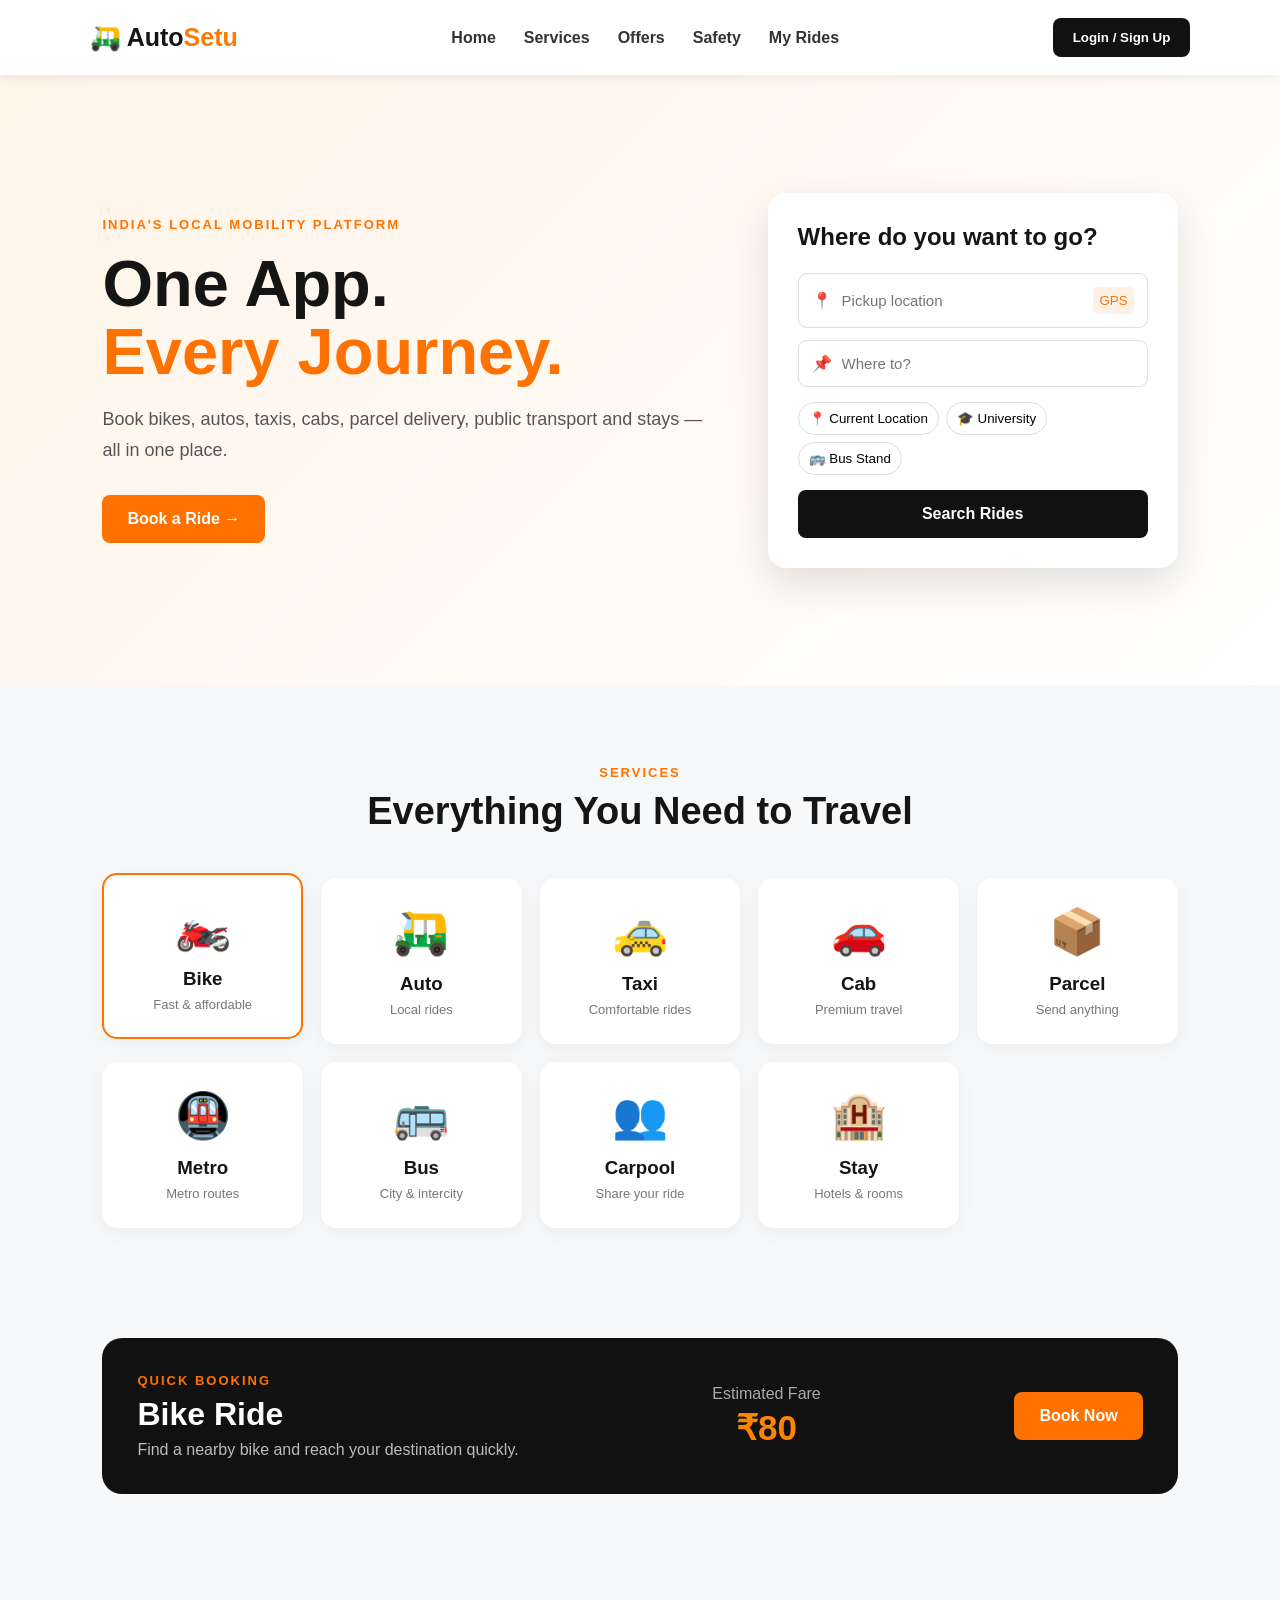
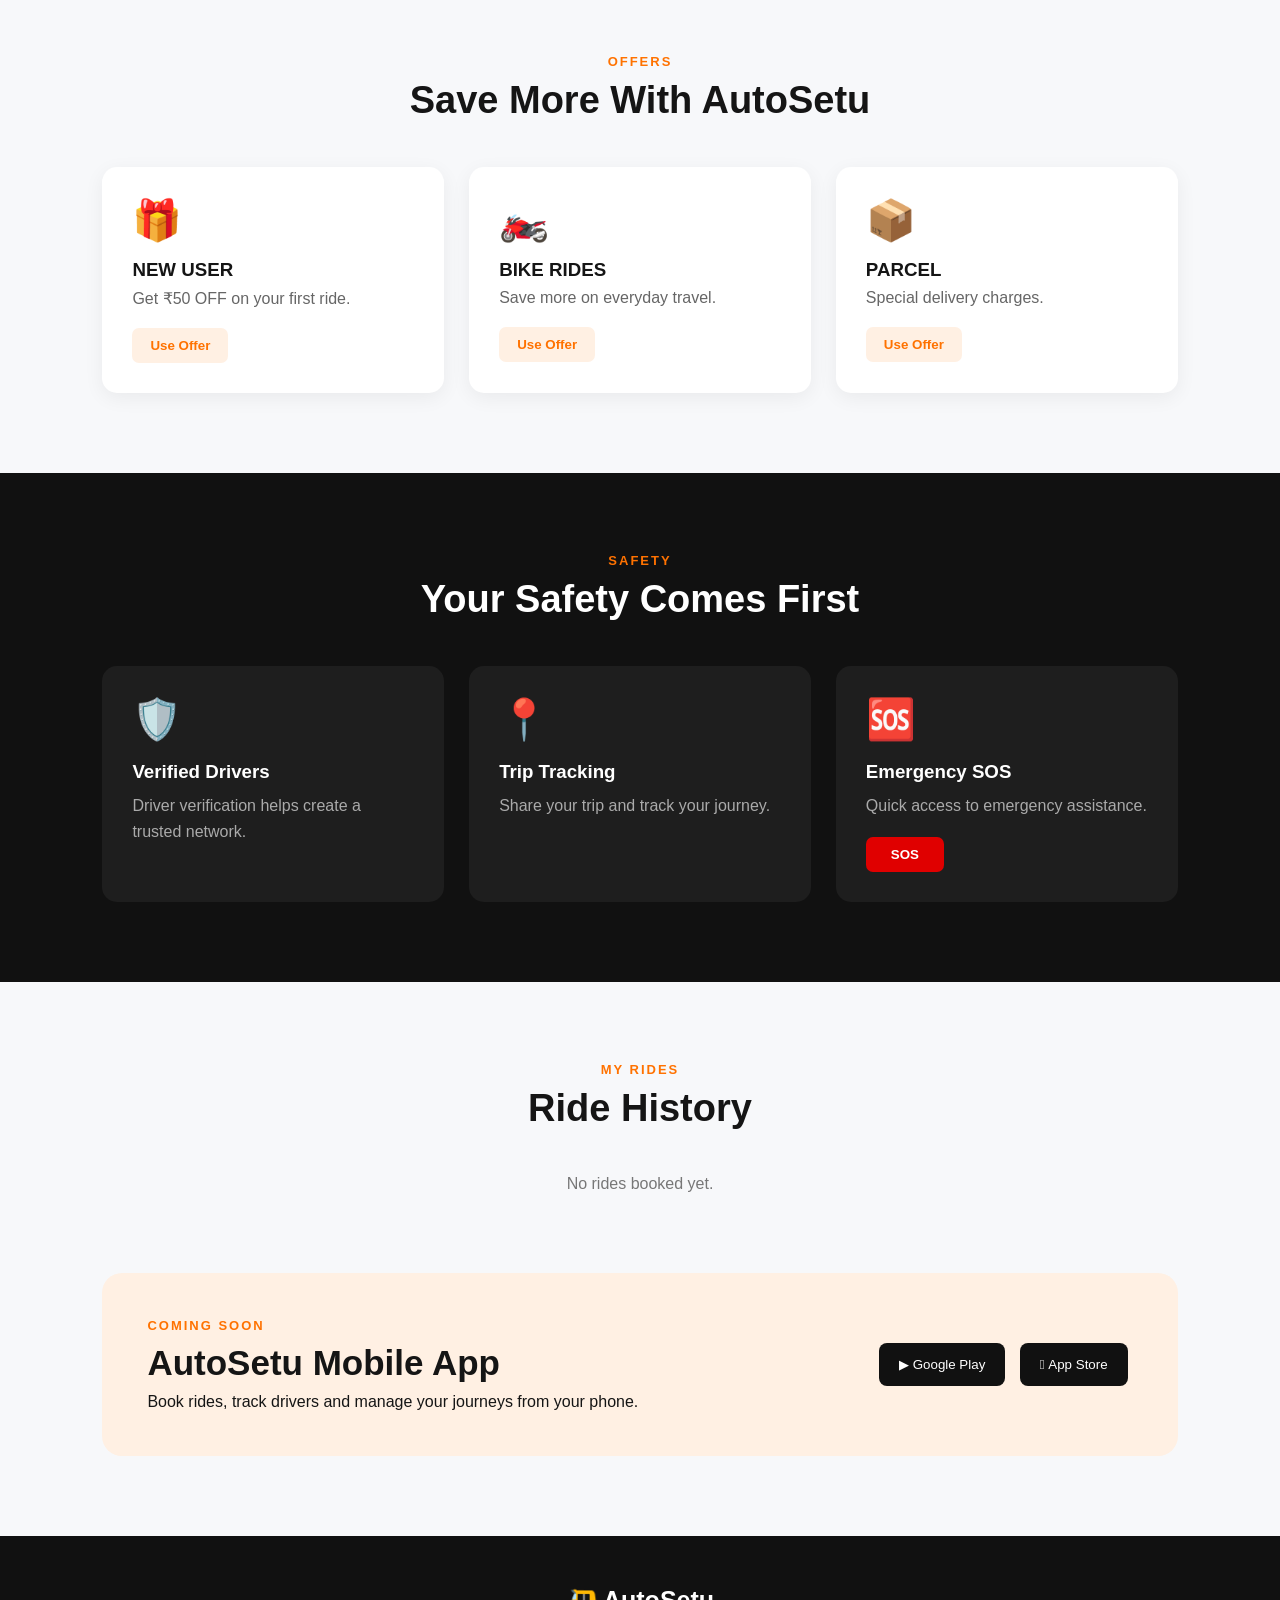
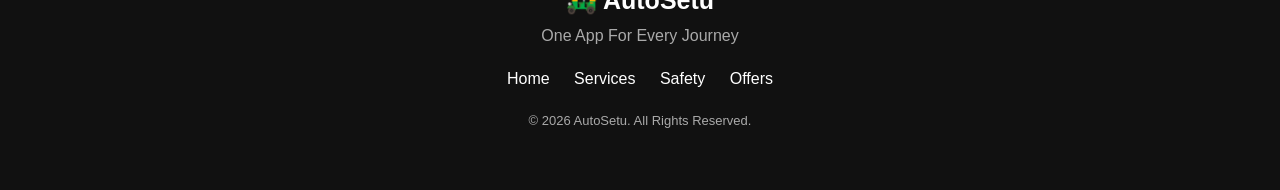
==== index.html @ 4001963c "Rename Index.html to index.html" ====
<!DOCTYPE html>
<html lang="en">
<head>
    <meta charset="UTF-8">
    <meta name="viewport" content="width=device-width, initial-scale=1.0">
    <title>AutoSetu - One App For Every Journey</title>
    <link rel="stylesheet" href="style.css">
</head>

<body>

<header class="header">
    <div class="logo">
        🛺 <span>Auto<span>Setu</span></span>
    </div>

    <nav id="navMenu">
        <a href="#home">Home</a>
        <a href="#services">Services</a>
        <a href="#offers">Offers</a>
        <a href="#safety">Safety</a>
        <a href="#history">My Rides</a>
    </nav>

    <button class="login-btn" onclick="openLogin()">Login / Sign Up</button>
    <button class="menu-btn" onclick="toggleMenu()">☰</button>
</header>


<section class="hero" id="home">

    <div class="hero-content">
        <p class="small-title">INDIA'S LOCAL MOBILITY PLATFORM</p>

        <h1>One App.<br>
            <span>Every Journey.</span>
        </h1>

        <p>
            Book bikes, autos, taxis, cabs, parcel delivery,
            public transport and stays — all in one place.
        </p>

        <button class="primary-btn" onclick="scrollToServices()">
            Book a Ride →
        </button>
    </div>


    <div class="booking-card">

        <h2>Where do you want to go?</h2>

        <div class="location-box">
            <span>📍</span>
            <input id="pickup" type="text" placeholder="Pickup location">
            <button onclick="getLocation()">GPS</button>
        </div>

        <div class="location-box">
            <span>📌</span>
            <input id="destination" type="text" placeholder="Where to?">
        </div>

        <div class="quick-location">
            <button onclick="setLocation('Current Location')">
                📍 Current Location
            </button>
            <button onclick="setLocation('University')">
                🎓 University
            </button>
            <button onclick="setLocation('Bus Stand')">
                🚌 Bus Stand
            </button>
        </div>

        <button class="search-btn" onclick="searchRide()">
            Search Rides
        </button>

    </div>

</section>


<section class="section" id="services">

    <div class="section-heading">
        <p>SERVICES</p>
        <h2>Everything You Need to Travel</h2>
    </div>

    <div class="services-grid">

        <div class="service-card active" onclick="selectService('Bike', 8)">
            <div class="service-icon">🏍️</div>
            <h3>Bike</h3>
            <p>Fast & affordable</p>
        </div>

        <div class="service-card" onclick="selectService('Auto', 12)">
            <div class="service-icon">🛺</div>
            <h3>Auto</h3>
            <p>Local rides</p>
        </div>

        <div class="service-card" onclick="selectService('Taxi', 15)">
            <div class="service-icon">🚕</div>
            <h3>Taxi</h3>
            <p>Comfortable rides</p>
        </div>

        <div class="service-card" onclick="selectService('Cab', 18)">
            <div class="service-icon">🚗</div>
            <h3>Cab</h3>
            <p>Premium travel</p>
        </div>

        <div class="service-card" onclick="selectService('Parcel', 20)">
            <div class="service-icon">📦</div>
            <h3>Parcel</h3>
            <p>Send anything</p>
        </div>

        <div class="service-card" onclick="selectService('Metro', 5)">
            <div class="service-icon">🚇</div>
            <h3>Metro</h3>
            <p>Metro routes</p>
        </div>

        <div class="service-card" onclick="selectService('Bus', 4)">
            <div class="service-icon">🚌</div>
            <h3>Bus</h3>
            <p>City & intercity</p>
        </div>

        <div class="service-card" onclick="selectService('Carpool', 10)">
            <div class="service-icon">👥</div>
            <h3>Carpool</h3>
            <p>Share your ride</p>
        </div>

        <div class="service-card" onclick="selectService('Stay', 1000)">
            <div class="service-icon">🏨</div>
            <h3>Stay</h3>
            <p>Hotels & rooms</p>
        </div>

    </div>

</section>


<section class="ride-section">

    <div class="ride-panel">

        <div>
            <p class="small-title">QUICK BOOKING</p>
            <h2 id="selectedTitle">Bike Ride</h2>
            <p id="selectedText">
                Find a nearby bike and reach your destination quickly.
            </p>
        </div>

        <div class="fare-box">
            <span>Estimated Fare</span>
            <strong id="fare">₹80</strong>
        </div>

        <button class="primary-btn" onclick="bookRide()">
            Book Now
        </button>

    </div>

</section>


<section class="section" id="offers">

    <div class="section-heading">
        <p>OFFERS</p>
        <h2>Save More With AutoSetu</h2>
    </div>

    <div class="offers-grid">

        <div class="offer-card">
            <span>🎁</span>
            <h3>NEW USER</h3>
            <p>Get ₹50 OFF on your first ride.</p>
            <button onclick="showOffer('FIRST50')">Use Offer</button>
        </div>

        <div class="offer-card">
            <span>🏍️</span>
            <h3>BIKE RIDES</h3>
            <p>Save more on everyday travel.</p>
            <button onclick="showOffer('BIKE20')">Use Offer</button>
        </div>

        <div class="offer-card">
            <span>📦</span>
            <h3>PARCEL</h3>
            <p>Special delivery charges.</p>
            <button onclick="showOffer('PARCEL10')">Use Offer</button>
        </div>

    </div>

</section>


<section class="section safety" id="safety">

    <div class="section-heading">
        <p>SAFETY</p>
        <h2>Your Safety Comes First</h2>
    </div>

    <div class="safety-grid">

        <div>
            <span>🛡️</span>
            <h3>Verified Drivers</h3>
            <p>Driver verification helps create a trusted network.</p>
        </div>

        <div>
            <span>📍</span>
            <h3>Trip Tracking</h3>
            <p>Share your trip and track your journey.</p>
        </div>

        <div>
            <span>🆘</span>
            <h3>Emergency SOS</h3>
            <p>Quick access to emergency assistance.</p>
            <button class="sos-btn" onclick="sos()">SOS</button>
        </div>

    </div>

</section>


<section class="section" id="history">

    <div class="section-heading">
        <p>MY RIDES</p>
        <h2>Ride History</h2>
    </div>

    <div id="historyList" class="history-list">
        <p class="empty">No rides booked yet.</p>
    </div>

</section>


<section class="download-section">

    <div>
        <p class="small-title">COMING SOON</p>
        <h2>AutoSetu Mobile App</h2>
        <p>Book rides, track drivers and manage your journeys from your phone.</p>
    </div>

    <div class="app-buttons">
        <button>▶ Google Play</button>
        <button> App Store</button>
    </div>

</section>


<footer>

    <div class="footer-logo">🛺 AutoSetu</div>

    <p>
        One App For Every Journey
    </p>

    <div class="footer-links">
        <a href="#home">Home</a>
        <a href="#services">Services</a>
        <a href="#safety">Safety</a>
        <a href="#offers">Offers</a>
    </div>

    <p class="copyright">
        © 2026 AutoSetu. All Rights Reserved.
    </p>

</footer>


<!-- LOGIN POPUP -->

<div class="modal" id="loginModal">

    <div class="modal-content">

        <button class="close" onclick="closeLogin()">×</button>

        <h2>Welcome to AutoSetu</h2>
        <p>Login or create your account.</p>

        <input id="phone" type="tel" placeholder="Enter mobile number">

        <button class="primary-btn full" onclick="login()">
            Continue
        </button>

    </div>

</div>


<!-- BOOKING POPUP -->

<div class="modal" id="bookingModal">

    <div class="modal-content">

        <button class="close" onclick="closeBooking()">×</button>

        <div class="success-icon">✓</div>

        <h2>Ride Requested!</h2>

        <p id="bookingMessage">
            Searching for nearby drivers...
        </p>

        <div class="driver-card">

            <div class="driver-photo">👨🏻</div>

            <div>
                <h3>Raj Kumar</h3>
                <p>⭐ 4.8 · Verified Driver</p>
                <p>DL 01 AB 1234</p>
            </div>

        </div>

        <button class="primary-btn full" onclick="closeBooking()">
            Done
        </button>

    </div>

</div>


<script src="script.js"></script>

</body>
</html>
---- style.css ----
* {
    margin: 0;
    padding: 0;
    box-sizing: border-box;
    font-family: Arial, Helvetica, sans-serif;
}

html {
    scroll-behavior: smooth;
}

body {
    background: #f7f8fa;
    color: #151515;
}

.header {
    height: 75px;
    background: white;
    display: flex;
    align-items: center;
    justify-content: space-between;
    padding: 0 7%;
    position: sticky;
    top: 0;
    z-index: 100;
    box-shadow: 0 2px 12px rgba(0,0,0,0.08);
}

.logo {
    font-size: 25px;
    font-weight: bold;
}

.logo span span {
    color: #ff7a00;
}

nav {
    display: flex;
    gap: 28px;
}

nav a {
    text-decoration: none;
    color: #333;
    font-weight: 600;
}

nav a:hover {
    color: #ff7a00;
}

.login-btn,
.primary-btn,
.search-btn {
    border: none;
    cursor: pointer;
    font-weight: bold;
    border-radius: 8px;
}

.login-btn {
    background: #111;
    color: white;
    padding: 12px 20px;
}

.menu-btn {
    display: none;
    border: none;
    background: none;
    font-size: 25px;
}

.hero {
    min-height: 610px;
    display: flex;
    justify-content: space-between;
    align-items: center;
    gap: 50px;
    padding: 70px 8%;
    background: linear-gradient(135deg, #fff4e8, #ffffff);
}

.hero-content {
    max-width: 600px;
}

.small-title,
.section-heading p {
    color: #ff7200;
    font-size: 13px;
    font-weight: bold;
    letter-spacing: 2px;
}

.hero h1 {
    font-size: 65px;
    line-height: 1.05;
    margin: 18px 0;
}

.hero h1 span {
    color: #ff7200;
}

.hero-content > p:not(.small-title) {
    font-size: 18px;
    line-height: 1.7;
    color: #555;
    margin-bottom: 30px;
}

.primary-btn {
    background: #ff7200;
    color: white;
    padding: 15px 25px;
    font-size: 16px;
}

.primary-btn:hover,
.search-btn:hover {
    opacity: 0.9;
}

.booking-card {
    background: white;
    width: 410px;
    padding: 30px;
    border-radius: 18px;
    box-shadow: 0 15px 40px rgba(0,0,0,0.12);
}

.booking-card h2 {
    margin-bottom: 22px;
}

.location-box {
    display: flex;
    align-items: center;
    gap: 10px;
    border: 1px solid #ddd;
    padding: 13px;
    margin: 12px 0;
    border-radius: 9px;
}

.location-box input {
    width: 100%;
    border: none;
    outline: none;
    font-size: 15px;
}

.location-box button {
    border: none;
    background: #fff1e6;
    color: #ff7200;
    padding: 6px;
    border-radius: 5px;
}

.quick-location {
    display: flex;
    gap: 7px;
    flex-wrap: wrap;
    margin: 15px 0;
}

.quick-location button {
    border: 1px solid #ddd;
    background: white;
    padding: 8px 10px;
    border-radius: 20px;
    cursor: pointer;
}

.search-btn {
    width: 100%;
    padding: 15px;
    background: #111;
    color: white;
    font-size: 16px;
}

.section {
    padding: 80px 8%;
}

.section-heading {
    text-align: center;
    margin-bottom: 45px;
}

.section-heading h2 {
    font-size: 38px;
    margin-top: 10px;
}

.services-grid {
    display: grid;
    grid-template-columns: repeat(5, 1fr);
    gap: 18px;
}

.service-card {
    background: white;
    border: 2px solid transparent;
    padding: 25px 15px;
    border-radius: 15px;
    text-align: center;
    cursor: pointer;
    transition: 0.3s;
    box-shadow: 0 5px 20px rgba(0,0,0,0.05);
}

.service-card:hover,
.service-card.active {
    border-color: #ff7200;
    transform: translateY(-5px);
}

.service-icon {
    font-size: 45px;
    margin-bottom: 15px;
}

.service-card h3 {
    margin-bottom: 7px;
}

.service-card p {
    color: #777;
    font-size: 13px;
}

.ride-section {
    padding: 30px 8% 80px;
}

.ride-panel {
    background: #111;
    color: white;
    border-radius: 20px;
    padding: 35px;
    display: flex;
    align-items: center;
    justify-content: space-between;
    gap: 30px;
}

.ride-panel h2 {
    font-size: 32px;
    margin: 8px 0;
}

.ride-panel p:not(.small-title) {
    color: #bbb;
}

.fare-box {
    text-align: center;
}

.fare-box span {
    display: block;
    color: #aaa;
}

.fare-box strong {
    display: block;
    color: #ff8500;
    font-size: 35px;
    margin-top: 5px;
}

.offers-grid {
    display: grid;
    grid-template-columns: repeat(3, 1fr);
    gap: 25px;
}

.offer-card {
    background: white;
    padding: 30px;
    border-radius: 15px;
    box-shadow: 0 5px 20px rgba(0,0,0,0.06);
}

.offer-card span {
    font-size: 40px;
}

.offer-card h3 {
    margin: 15px 0 8px;
}

.offer-card p {
    color: #666;
    margin-bottom: 20px;
}

.offer-card button {
    border: none;
    background: #fff0e3;
    color: #ff7200;
    padding: 10px 18px;
    border-radius: 7px;
    cursor: pointer;
    font-weight: bold;
}

.safety {
    background: #111;
    color: white;
}

.safety-grid {
    display: grid;
    grid-template-columns: repeat(3, 1fr);
    gap: 25px;
}

.safety-grid > div {
    background: #1e1e1e;
    padding: 30px;
    border-radius: 15px;
}

.safety-grid span {
    font-size: 40px;
}

.safety-grid h3 {
    margin: 18px 0 10px;
}

.safety-grid p {
    color: #aaa;
    line-height: 1.6;
}

.sos-btn {
    margin-top: 18px;
    background: #e00000;
    color: white;
    border: none;
    padding: 10px 25px;
    border-radius: 7px;
    font-weight: bold;
    cursor: pointer;
}

.history-list {
    max-width: 800px;
    margin: auto;
}

.empty {
    text-align: center;
    color: #777;
}

.history-item {
    background: white;
    padding: 20px;
    margin: 12px 0;
    border-radius: 12px;
    display: flex;
    justify-content: space-between;
    box-shadow: 0 4px 15px rgba(0,0,0,0.05);
}

.download-section {
    margin: 0 8% 80px;
    padding: 45px;
    background: #fff0e3;
    border-radius: 20px;
    display: flex;
    justify-content: space-between;
    align-items: center;
}

.download-section h2 {
    font-size: 35px;
    margin: 10px 0;
}

.app-buttons button {
    background: #111;
    color: white;
    border: none;
    padding: 14px 20px;
    margin: 5px;
    border-radius: 8px;
}

footer {
    background: #111;
    color: white;
    padding: 50px 8%;
    text-align: center;
}

.footer-logo {
    font-size: 25px;
    font-weight: bold;
}

footer > p {
    color: #aaa;
    margin: 12px 0;
}

.footer-links {
    margin: 25px 0;
}

.footer-links a {
    color: white;
    text-decoration: none;
    margin: 0 10px;
}

.copyright {
    font-size: 13px;
}

.modal {
    display: none;
    position: fixed;
    inset: 0;
    background: rgba(0,0,0,0.65);
    justify-content: center;
    align-items: center;
    z-index: 1000;
    padding: 20px;
}

.modal.show {
    display: flex;
}

.modal-content {
    background: white;
    width: 420px;
    max-width: 100%;
    padding: 35px;
    border-radius: 18px;
    position: relative;
}

.modal-content h2 {
    margin-bottom: 10px;
}

.modal-content > p {
    color: #777;
    margin-bottom: 20px;
}

.modal-content input {
    width: 100%;
    padding: 14px;
    border: 1px solid #ddd;
    border-radius: 8px;
    margin-bottom: 15px;
    outline: none;
}

.close {
    position: absolute;
    right: 18px;
    top: 12px;
    border: none;
    background: none;
    font-size: 30px;
    cursor: pointer;
}

.full {
    width: 100%;
}

.success-icon {
    width: 60px;
    height: 60px;
    background: #e6f8eb;
    color: green;
    border-radius: 50%;
    display: grid;
    place-items: center;
    font-size: 30px;
    margin-bottom: 15px;
}

.driver-card {
    display: flex;
    gap: 15px;
    align-items: center;
    padding: 15px;
    background: #f7f7f7;
    border-radius: 10px;
    margin: 20px 0;
}

.driver-photo {
    font-size: 45px;
}

.driver-card p {
    color: #666;
    margin-top: 5px;
}


/* MOBILE */

@media (max-width: 1000px) {

    nav {
        gap: 12px;
    }

    .services-grid {
        grid-template-columns: repeat(3, 1fr);
    }

    .hero {
        padding: 50px 5%;
    }

}

@media (max-width: 700px) {

    .header {
        padding: 0 5%;
    }

    nav {
        display: none;
        position: absolute;
        top: 75px;
        left: 0;
        width: 100%;
        background: white;
        flex-direction: column;
        padding: 20px;
    }

    nav.show {
        display: flex;
    }

    .login-btn {
        display: none;
    }

    .menu-btn {
        display: block;
    }

    .hero {
        flex-direction: column;
        align-items: stretch;
        padding: 45px 5%;
    }

    .hero h1 {
        font-size: 45px;
    }

    .booking-card {
        width: 100%;
    }

    .services-grid {
        grid-template-columns: repeat(2, 1fr);
    }

    .offers-grid,
    .safety-grid {
        grid-template-columns: 1fr;
    }

    .ride-panel {
        flex-direction: column;
        align-items: flex-start;
    }

    .download-section {
        margin: 0 5% 50px;
        flex-direction: column;
        align-items: flex-start;
        gap: 20px;
    }

    .section {
        padding: 60px 5%;
    }

    .section-heading h2 {
        font-size: 30px;
    }

}
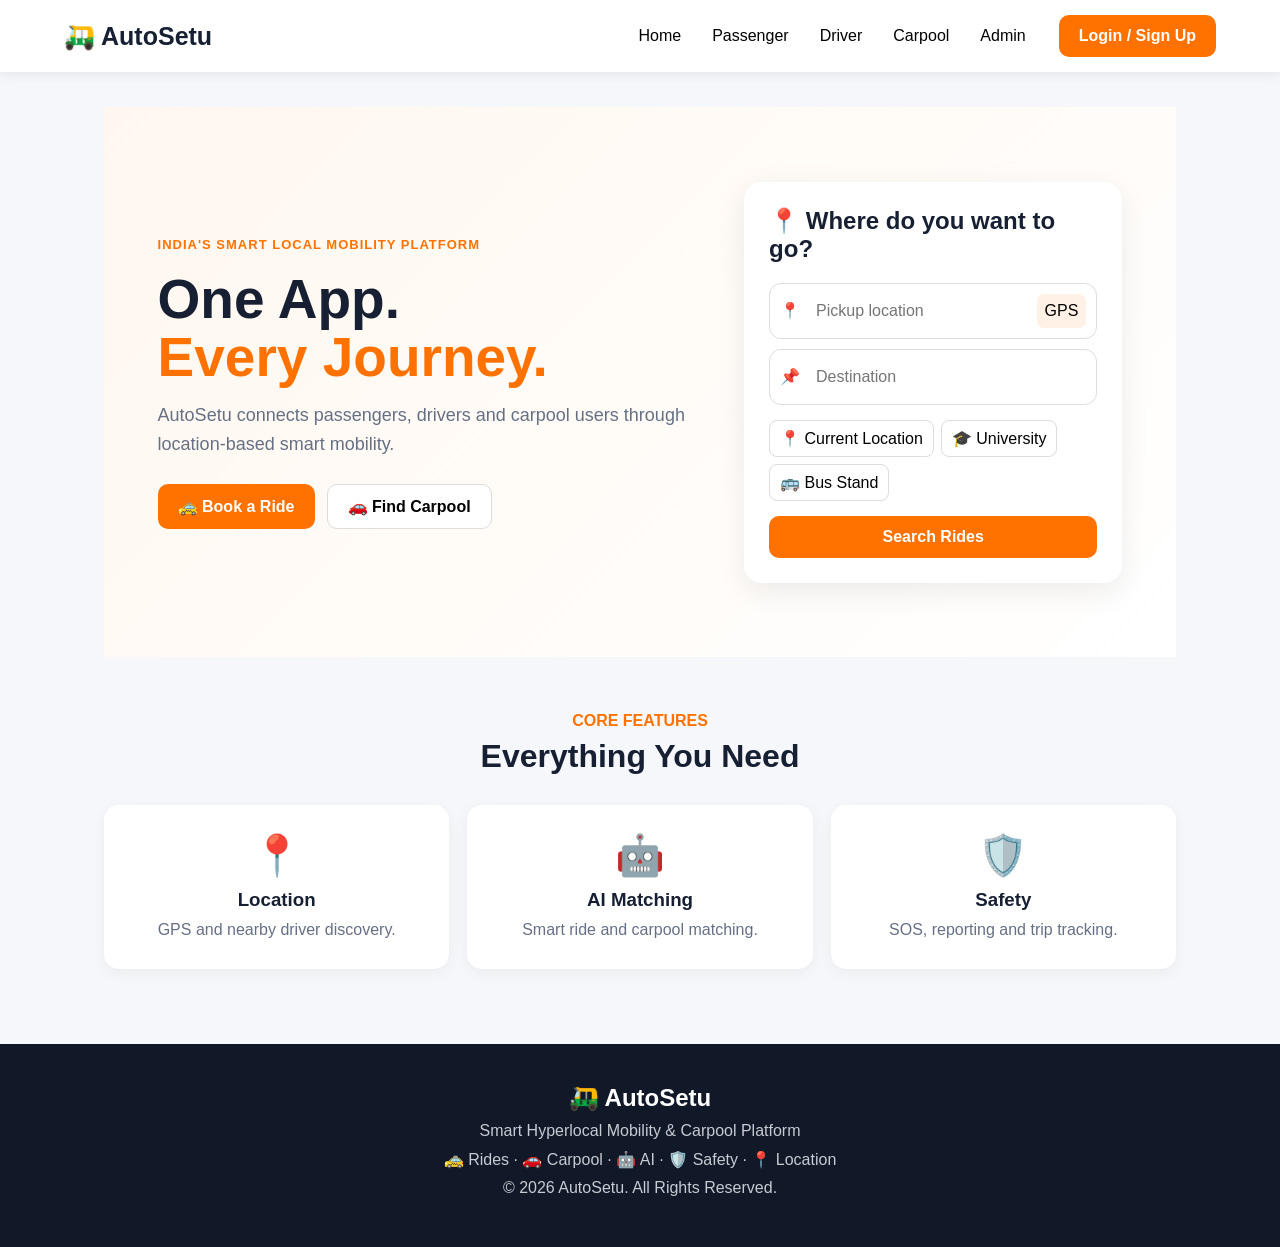
==== commit 21e5d32d: "Update fmt.Println to output 'Goodbye World'" ====
--- a/index.html
+++ b/index.html
@@ -1,362 +1,1828 @@
 <!DOCTYPE html>
 <html lang="en">
 <head>
-    <meta charset="UTF-8">
-    <meta name="viewport" content="width=device-width, initial-scale=1.0">
-    <title>AutoSetu - One App For Every Journey</title>
-    <link rel="stylesheet" href="style.css">
+<meta charset="UTF-8">
+<meta name="viewport" content="width=device-width, initial-scale=1.0">
+<title>AutoSetu — Smart Local Mobility</title>
+
+<style>
+*{
+    margin:0;
+    padding:0;
+    box-sizing:border-box;
+    font-family:Arial,Helvetica,sans-serif;
+}
+
+body{
+    background:#f5f7fb;
+    color:#172033;
+}
+
+button,input,select,textarea{
+    font:inherit;
+}
+
+button{
+    cursor:pointer;
+}
+
+.header{
+    position:sticky;
+    top:0;
+    z-index:1000;
+    display:flex;
+    align-items:center;
+    gap:20px;
+    padding:15px 5%;
+    background:#fff;
+    box-shadow:0 2px 12px rgba(0,0,0,.08);
+}
+
+.logo{
+    font-size:25px;
+    font-weight:bold;
+    margin-right:auto;
+}
+
+.logo span span{
+    color:#ff7200;
+}
+
+.nav{
+    display:flex;
+    gap:5px;
+}
+
+.nav button{
+    border:0;
+    background:transparent;
+    padding:10px 13px;
+    border-radius:8px;
+}
+
+.nav button:hover{
+    background:#fff1e5;
+}
+
+.primary{
+    background:#ff7200;
+    color:white;
+    border:0;
+    padding:12px 20px;
+    border-radius:10px;
+    font-weight:bold;
+}
+
+.secondary{
+    background:white;
+    border:1px solid #ddd;
+    padding:12px 20px;
+    border-radius:10px;
+    font-weight:bold;
+}
+
+.danger{
+    background:#d92d20;
+    color:white;
+    border:0;
+    padding:12px 18px;
+    border-radius:10px;
+}
+
+.page{
+    display:none;
+    max-width:1200px;
+    margin:auto;
+    padding:35px 5%;
+}
+
+.page.active{
+    display:block;
+}
+
+.hero{
+    min-height:550px;
+    display:grid;
+    grid-template-columns:1.3fr .9fr;
+    gap:40px;
+    align-items:center;
+    padding:60px 5%;
+    background:linear-gradient(135deg,#fff7ef,#ffffff);
+}
+
+.hero h1{
+    font-size:55px;
+    line-height:1.05;
+    margin:15px 0;
+}
+
+.hero h1 span{
+    color:#ff7200;
+}
+
+.hero p{
+    font-size:18px;
+    line-height:1.6;
+    color:#667085;
+    max-width:650px;
+}
+
+.small{
+    font-size:13px!important;
+    font-weight:bold;
+    color:#ff7200!important;
+    letter-spacing:1px;
+}
+
+.actions{
+    display:flex;
+    gap:12px;
+    margin-top:25px;
+}
+
+.booking-card,
+.card{
+    background:white;
+    border-radius:18px;
+    padding:25px;
+    box-shadow:0 8px 30px rgba(0,0,0,.08);
+}
+
+.booking-card h2{
+    margin-bottom:20px;
+}
+
+.location{
+    display:flex;
+    align-items:center;
+    gap:8px;
+    border:1px solid #ddd;
+    border-radius:12px;
+    padding:10px;
+    margin:10px 0;
+}
+
+.location input{
+    width:100%;
+    border:0;
+    outline:0;
+    padding:8px;
+}
+
+.location button{
+    border:0;
+    background:#fff1e5;
+    padding:8px;
+    border-radius:7px;
+}
+
+.quick{
+    display:flex;
+    flex-wrap:wrap;
+    gap:7px;
+    margin:15px 0;
+}
+
+.quick button{
+    border:1px solid #ddd;
+    background:white;
+    padding:8px 10px;
+    border-radius:8px;
+}
+
+.section-title{
+    text-align:center;
+    margin-bottom:30px;
+}
+
+.section-title p{
+    color:#ff7200;
+    font-weight:bold;
+}
+
+.section-title h2{
+    font-size:32px;
+    margin-top:8px;
+}
+
+.grid{
+    display:grid;
+    grid-template-columns:repeat(3,1fr);
+    gap:18px;
+}
+
+.grid4{
+    display:grid;
+    grid-template-columns:repeat(4,1fr);
+    gap:15px;
+}
+
+.service{
+    background:white;
+    padding:25px;
+    border-radius:15px;
+    text-align:center;
+    border:2px solid transparent;
+    cursor:pointer;
+    box-shadow:0 4px 15px rgba(0,0,0,.05);
+}
+
+.service:hover,
+.service.active{
+    border-color:#ff7200;
+    transform:translateY(-2px);
+}
+
+.icon{
+    font-size:40px;
+    margin-bottom:10px;
+}
+
+.service p,
+.card p{
+    color:#667085;
+    margin-top:7px;
+    line-height:1.5;
+}
+
+.dashboard-head{
+    display:flex;
+    justify-content:space-between;
+    align-items:center;
+    margin-bottom:25px;
+}
+
+.dashboard-head h2{
+    font-size:30px;
+}
+
+.stats{
+    display:grid;
+    grid-template-columns:repeat(4,1fr);
+    gap:15px;
+    margin-bottom:25px;
+}
+
+.stat{
+    background:white;
+    padding:20px;
+    border-radius:15px;
+    box-shadow:0 4px 15px rgba(0,0,0,.05);
+}
+
+.stat strong{
+    display:block;
+    font-size:28px;
+    margin-bottom:5px;
+}
+
+.stat span{
+    color:#667085;
+}
+
+.form{
+    display:grid;
+    gap:15px;
+}
+
+.form label{
+    font-weight:bold;
+}
+
+.form input,
+.form select,
+.form textarea{
+    width:100%;
+    margin-top:7px;
+    padding:12px;
+    border:1px solid #ddd;
+    border-radius:9px;
+    outline:none;
+}
+
+.two{
+    display:grid;
+    grid-template-columns:1fr 1fr;
+    gap:15px;
+}
+
+.map{
+    min-height:360px;
+    border-radius:15px;
+    background:
+    linear-gradient(45deg,#e7f1e7 25%,transparent 25%),
+    linear-gradient(-45deg,#e7f1e7 25%,transparent 25%),
+    #eef3ee;
+    background-size:60px 60px;
+    display:flex;
+    align-items:center;
+    justify-content:center;
+    font-size:24px;
+    text-align:center;
+    padding:20px;
+}
+
+.driver-card,
+.ride-card,
+.carpool-card,
+.report-card{
+    background:white;
+    border:1px solid #e5e7eb;
+    padding:18px;
+    border-radius:14px;
+    margin:12px 0;
+}
+
+.driver-card{
+    display:flex;
+    gap:15px;
+    align-items:center;
+}
+
+.driver-photo{
+    width:55px;
+    height:55px;
+    border-radius:50%;
+    background:#fff1e5;
+    display:flex;
+    align-items:center;
+    justify-content:center;
+    font-size:25px;
+}
+
+.badge{
+    display:inline-block;
+    padding:5px 9px;
+    border-radius:20px;
+    background:#e8fff3;
+    color:#078b52;
+    font-size:12px;
+    font-weight:bold;
+}
+
+.status{
+    padding:6px 10px;
+    border-radius:20px;
+    background:#fff4e5;
+    color:#b54708;
+    display:inline-block;
+    font-size:12px;
+    font-weight:bold;
+}
+
+.green{
+    color:#12a150;
+}
+
+.red{
+    color:#d92d20;
+}
+
+.orange{
+    color:#ff7200;
+}
+
+.table-wrap{
+    overflow:auto;
+}
+
+table{
+    width:100%;
+    border-collapse:collapse;
+    background:white;
+}
+
+th,td{
+    padding:13px;
+    text-align:left;
+    border-bottom:1px solid #eee;
+}
+
+th{
+    background:#fafafa;
+}
+
+.modal{
+    display:none;
+    position:fixed;
+    inset:0;
+    background:rgba(0,0,0,.55);
+    z-index:2000;
+    align-items:center;
+    justify-content:center;
+    padding:20px;
+}
+
+.modal.show{
+    display:flex;
+}
+
+.modal-box{
+    width:min(450px,100%);
+    background:white;
+    border-radius:18px;
+    padding:30px;
+    position:relative;
+}
+
+.close{
+    position:absolute;
+    right:15px;
+    top:10px;
+    border:0;
+    background:none;
+    font-size:28px;
+}
+
+.role-buttons{
+    display:grid;
+    gap:10px;
+    margin-top:20px;
+}
+
+.offer{
+    background:white;
+    padding:25px;
+    border-radius:15px;
+    text-align:center;
+    border:1px solid #eee;
+}
+
+.safety-box{
+    text-align:center;
+    background:white;
+    padding:25px;
+    border-radius:15px;
+}
+
+.sos{
+    width:85px;
+    height:85px;
+    border-radius:50%;
+    background:#d92d20;
+    color:white;
+    border:6px solid #ffd5d2;
+    font-weight:bold;
+    font-size:20px;
+    margin-top:15px;
+}
+
+.toast{
+    position:fixed;
+    bottom:25px;
+    right:25px;
+    background:#172033;
+    color:white;
+    padding:15px 20px;
+    border-radius:10px;
+    display:none;
+    z-index:3000;
+}
+
+footer{
+    background:#111827;
+    color:white;
+    text-align:center;
+    padding:40px 20px;
+    margin-top:40px;
+}
+
+footer p{
+    color:#c7cbd3;
+    margin:10px;
+}
+
+@media(max-width:800px){
+    .header{
+        flex-wrap:wrap;
+    }
+
+    .nav{
+        order:3;
+        width:100%;
+        overflow:auto;
+    }
+
+    .hero{
+        grid-template-columns:1fr;
+    }
+
+    .hero h1{
+        font-size:42px;
+    }
+
+    .grid,
+    .grid4,
+    .stats{
+        grid-template-columns:1fr 1fr;
+    }
+
+    .two{
+        grid-template-columns:1fr;
+    }
+}
+
+@media(max-width:520px){
+    .grid,
+    .grid4,
+    .stats{
+        grid-template-columns:1fr;
+    }
+
+    .actions{
+        flex-direction:column;
+    }
+}
+</style>
 </head>
 
 <body>
 
 <header class="header">
+
     <div class="logo">
-        🛺 <span>Auto<span>Setu</span></span>
-    </div>
-
-    <nav id="navMenu">
-        <a href="#home">Home</a>
-        <a href="#services">Services</a>
-        <a href="#offers">Offers</a>
-        <a href="#safety">Safety</a>
-        <a href="#history">My Rides</a>
+        🛺 Auto<span>Setu</span>
+    </div>
+
+    <nav class="nav">
+        <button onclick="showPage('home')">Home</button>
+        <button onclick="showPage('passenger')">Passenger</button>
+        <button onclick="showPage('driver')">Driver</button>
+        <button onclick="showPage('carpool')">Carpool</button>
+        <button onclick="showPage('admin')">Admin</button>
     </nav>
 
-    <button class="login-btn" onclick="openLogin()">Login / Sign Up</button>
-    <button class="menu-btn" onclick="toggleMenu()">☰</button>
+    <button class="primary" onclick="openLogin()">
+        Login / Sign Up
+    </button>
+
 </header>
 
 
-<section class="hero" id="home">
-
-    <div class="hero-content">
-        <p class="small-title">INDIA'S LOCAL MOBILITY PLATFORM</p>
-
-        <h1>One App.<br>
-            <span>Every Journey.</span>
-        </h1>
-
-        <p>
-            Book bikes, autos, taxis, cabs, parcel delivery,
-            public transport and stays — all in one place.
+<!-- HOME -->
+
+<section id="home" class="page active">
+
+    <div class="hero">
+
+        <div>
+
+            <p class="small">INDIA'S SMART LOCAL MOBILITY PLATFORM</p>
+
+            <h1>
+                One App.<br>
+                <span>Every Journey.</span>
+            </h1>
+
+            <p>
+                AutoSetu connects passengers, drivers and carpool users
+                through location-based smart mobility.
+            </p>
+
+            <div class="actions">
+                <button class="primary" onclick="showPage('passenger')">
+                    🚕 Book a Ride
+                </button>
+
+                <button class="secondary" onclick="showPage('carpool')">
+                    🚗 Find Carpool
+                </button>
+            </div>
+
+        </div>
+
+
+        <div class="booking-card">
+
+            <h2>📍 Where do you want to go?</h2>
+
+            <div class="location">
+                📍
+                <input id="pickup" placeholder="Pickup location">
+                <button onclick="getLocation()">GPS</button>
+            </div>
+
+            <div class="location">
+                📌
+                <input id="destination" placeholder="Destination">
+            </div>
+
+            <div class="quick">
+
+                <button onclick="setPickup('Current Location')">
+                    📍 Current Location
+                </button>
+
+                <button onclick="setPickup('University')">
+                    🎓 University
+                </button>
+
+                <button onclick="setPickup('Bus Stand')">
+                    🚌 Bus Stand
+                </button>
+
+            </div>
+
+            <button class="primary" style="width:100%"
+                    onclick="showPage('passenger')">
+                Search Rides
+            </button>
+
+        </div>
+
+    </div>
+
+
+    <div class="section-title" style="margin-top:55px">
+        <p>CORE FEATURES</p>
+        <h2>Everything You Need</h2>
+    </div>
+
+    <div class="grid">
+
+        <div class="service">
+            <div class="icon">📍</div>
+            <h3>Location</h3>
+            <p>GPS and nearby driver discovery.</p>
+        </div>
+
+        <div class="service">
+            <div class="icon">🤖</div>
+            <h3>AI Matching</h3>
+            <p>Smart ride and carpool matching.</p>
+        </div>
+
+        <div class="service">
+            <div class="icon">🛡️</div>
+            <h3>Safety</h3>
+            <p>SOS, reporting and trip tracking.</p>
+        </div>
+
+    </div>
+
+</section>
+
+
+<!-- PASSENGER -->
+
+<section id="passenger" class="page">
+
+    <div class="dashboard-head">
+
+        <div>
+            <p class="small">PASSENGER DASHBOARD</p>
+            <h2>Welcome, Passenger 👋</h2>
+        </div>
+
+        <button class="primary" onclick="findDrivers()">
+            📍 Find Nearby Drivers
+        </button>
+
+    </div>
+
+
+    <div class="stats">
+
+        <div class="stat">
+            <strong id="passengerRides">12</strong>
+            <span>Total Rides</span>
+        </div>
+
+        <div class="stat">
+            <strong>4.9 ⭐</strong>
+            <span>Your Rating</span>
+        </div>
+
+        <div class="stat">
+            <strong>8</strong>
+            <span>Saved Places</span>
+        </div>
+
+        <div class="stat">
+            <strong>₹1,840</strong>
+            <span>Ride Spending</span>
+        </div>
+
+    </div>
+
+
+    <div class="grid">
+
+        <div class="card">
+
+            <h3>📍 Book Ride</h3>
+
+            <div class="form">
+
+                <label>
+                    Pickup
+                    <input id="pPickup" placeholder="Enter pickup">
+                </label>
+
+                <label>
+                    Destination
+                    <input id="pDestination" placeholder="Enter destination">
+                </label>
+
+                <label>
+                    Vehicle
+                    <select id="vehicle">
+                        <option>Auto</option>
+                        <option>Bike</option>
+                        <option>Taxi</option>
+                        <option>Cab</option>
+                    </select>
+                </label>
+
+                <button class="primary" onclick="requestRide()">
+                    Request Ride
+                </button>
+
+            </div>
+
+        </div>
+
+
+        <div class="map">
+
+            🗺️<br>
+            Your Map<br>
+            <small>
+                📍 Current location<br>
+                🛺 Nearby drivers
+            </small>
+
+        </div>
+
+    </div>
+
+
+    <div class="card" style="margin-top:20px">
+
+        <h3>🛺 Nearby Drivers</h3>
+
+        <div id="nearbyDrivers">
+
+            <div class="driver-card">
+
+                <div class="driver-photo">👨</div>
+
+                <div style="flex:1">
+
+                    <h3>Aman</h3>
+
+                    <p>
+                        ⭐ 4.8 · Auto · 0.8 km away
+                    </p>
+
+                    <span class="badge">
+                        ✓ Verified
+                    </span>
+
+                </div>
+
+                <button class="primary"
+                        onclick="requestRide()">
+                    Request
+                </button>
+
+            </div>
+
+
+            <div class="driver-card">
+
+                <div class="driver-photo">👨‍🦱</div>
+
+                <div style="flex:1">
+
+                    <h3>Rahul</h3>
+
+                    <p>
+                        ⭐ 4.7 · Auto · 1.2 km away
+                    </p>
+
+                    <span class="badge">
+                        ✓ Verified
+                    </span>
+
+                </div>
+
+                <button class="primary"
+                        onclick="requestRide()">
+                    Request
+                </button>
+
+            </div>
+
+        </div>
+
+    </div>
+
+
+    <div class="card" style="margin-top:20px">
+
+        <h3>🔄 Current Ride</h3>
+
+        <div class="ride-card">
+
+            <p>
+                <b>Ride ID:</b> AS-10021
+            </p>
+
+            <p>
+                📍 University → Bus Stand
+            </p>
+
+            <p>
+                Status:
+                <span class="status" id="rideStatus">
+                    REQUESTED
+                </span>
+            </p>
+
+            <div class="actions">
+
+                <button onclick="changeRideStatus('DRIVER ON THE WAY')">
+                    Driver on the way
+                </button>
+
+                <button onclick="changeRideStatus('STARTED')">
+                    Start Ride
+                </button>
+
+                <button onclick="changeRideStatus('COMPLETED')">
+                    Complete
+                </button>
+
+                <button class="danger"
+                        onclick="cancelRide()">
+                    Cancel
+                </button>
+
+            </div>
+
+        </div>
+
+    </div>
+
+
+    <div class="card" style="margin-top:20px">
+
+        <h3>⭐ Rate Driver</h3>
+
+        <div class="two">
+
+            <select id="rating">
+                <option value="5">⭐⭐⭐⭐⭐ 5</option>
+                <option value="4">⭐⭐⭐⭐ 4</option>
+                <option value="3">⭐⭐⭐ 3</option>
+                <option value="2">⭐⭐ 2</option>
+                <option value="1">⭐ 1</option>
+            </select>
+
+            <input id="review"
+                   placeholder="Write a review">
+
+        </div>
+
+        <button class="primary"
+                style="margin-top:12px"
+                onclick="submitRating()">
+            Submit Rating
+        </button>
+
+    </div>
+
+</section>
+
+
+<!-- DRIVER -->
+
+<section id="driver" class="page">
+
+    <div class="dashboard-head">
+
+        <div>
+            <p class="small">DRIVER DASHBOARD</p>
+            <h2>Driver Panel 🚕</h2>
+        </div>
+
+        <button id="onlineButton"
+                class="primary"
+                onclick="toggleOnline()">
+            🟢 GO ONLINE
+        </button>
+
+    </div>
+
+
+    <div class="stats">
+
+        <div class="stat">
+            <strong>86</strong>
+            <span>Completed Rides</span>
+        </div>
+
+        <div class="stat">
+            <strong>4.8 ⭐</strong>
+            <span>Driver Rating</span>
+        </div>
+
+        <div class="stat">
+            <strong>92%</strong>
+            <span>Acceptance Rate</span>
+        </div>
+
+        <div class="stat">
+            <strong>₹24,500</strong>
+            <span>Total Earnings</span>
+        </div>
+
+    </div>
+
+
+    <div class="grid">
+
+        <div class="card">
+
+            <h3>👤 Driver Profile</h3>
+
+            <p>👨 Aman Kumar</p>
+            <p>⭐ Rating: 4.8 / 5</p>
+            <p>🪪 License: <span class="badge">Verified</span></p>
+            <p>🚗 Vehicle: <span class="badge">Verified</span></p>
+            <p>🛡️ Insurance: <span class="badge">Valid</span></p>
+
+        </div>
+
+
+        <div class="card">
+
+            <h3>🚕 Vehicle</h3>
+
+            <p>Vehicle Type: Auto</p>
+            <p>Number: PB-07-AB-1234</p>
+            <p>Vehicle Verification: ✓</p>
+
+            <button class="secondary"
+                    onclick="toast('Vehicle details opened')">
+                View Vehicle
+            </button>
+
+        </div>
+
+    </div>
+
+
+    <div class="card" style="margin-top:20px">
+
+        <h3>🔔 Incoming Ride Request</h3>
+
+        <div class="ride-card">
+
+            <h3>Passenger Request</h3>
+
+            <p>📍 Pickup: University</p>
+            <p>📌 Destination: Bus Stand</p>
+            <p>📏 Distance: 4.2 km</p>
+            <p>💰 Suggested Fare: ₹116</p>
+
+            <p>
+                🤖 AI Match:
+                <strong class="green">92%</strong>
+            </p>
+
+            <div class="actions">
+
+                <button class="primary"
+                        onclick="acceptDriverRide()">
+                    ✓ Accept
+                </button>
+
+                <button onclick="toast('Ride request rejected')">
+                    ✕ Reject
+                </button>
+
+            </div>
+
+        </div>
+
+    </div>
+
+
+    <div class="card" style="margin-top:20px">
+
+        <h3>📍 Driver Location</h3>
+
+        <div class="map">
+            🚕<br>
+            Driver GPS Location<br>
+            <small>Location sharing enabled</small>
+        </div>
+
+        <button class="primary"
+                style="margin-top:12px"
+                onclick="getDriverLocation()">
+            📍 Share Current Location
+        </button>
+
+    </div>
+
+</section>
+
+
+<!-- CARPOOL -->
+
+<section id="carpool" class="page">
+
+    <div class="dashboard-head">
+
+        <div>
+            <p class="small">CARPOOL</p>
+            <h2>🚗 Share Your Journey</h2>
+        </div>
+
+    </div>
+
+
+    <div class="grid">
+
+        <div class="card">
+
+            <h3>Create Carpool Listing</h3>
+
+            <div class="form">
+
+                <label>
+                    Starting Location
+                    <input id="cpStart"
+                           placeholder="Chandigarh">
+                </label>
+
+                <label>
+                    Destination
+                    <input id="cpEnd"
+                           placeholder="Delhi">
+                </label>
+
+                <div class="two">
+
+                    <label>
+                        Date
+                        <input id="cpDate" type="date">
+                    </label>
+
+                    <label>
+                        Departure Time
+                        <input id="cpTime" type="time">
+                    </label>
+
+                </div>
+
+                <div class="two">
+
+                    <label>
+                        Available Seats
+                        <input id="cpSeats"
+                               type="number"
+                               min="1"
+                               value="3">
+                    </label>
+
+                    <label>
+                        Cost Contribution ₹
+                        <input id="cpCost"
+                               type="number"
+                               value="200">
+                    </label>
+
+                </div>
+
+                <label>
+                    Vehicle Information
+                    <input id="cpVehicle"
+                           placeholder="White Swift">
+                </label>
+
+                <button class="primary"
+                        onclick="createCarpool()">
+                    Publish Carpool
+                </button>
+
+            </div>
+
+        </div>
+
+
+        <div class="card">
+
+            <h3>🔎 Search Carpool</h3>
+
+            <div class="form">
+
+                <input id="cpSearch"
+                       placeholder="Search route">
+
+                <input id="cpSearchDate"
+                       type="date">
+
+                <button class="primary"
+                        onclick="searchCarpool()">
+                    Search
+                </button>
+
+            </div>
+
+            <div id="carpoolResults">
+
+                <div class="carpool-card">
+
+                    <h3>🚗 Aman</h3>
+
+                    <p>
+                        Chandigarh → Delhi
+                    </p>
+
+                    <p>
+                        📅 Tomorrow · 8:00 AM
+                    </p>
+
+                    <p>
+                        💺 3 seats available
+                    </p>
+
+                    <p>
+                        💰 ₹200 contribution
+                    </p>
+
+                    <p>
+                        🤖 AI Match:
+                        <strong class="green">96%</strong>
+                    </p>
+
+                    <button class="primary"
+                            onclick="requestCarpool()">
+                        Request Seat
+                    </button>
+
+                </div>
+
+            </div>
+
+        </div>
+
+    </div>
+
+</section>
+
+
+<!-- ADMIN -->
+
+<section id="admin" class="page">
+
+    <div class="dashboard-head">
+
+        <div>
+            <p class="small">ADMIN PANEL</p>
+            <h2>👨‍💼 AutoSetu Admin Dashboard</h2>
+        </div>
+
+        <button class="primary"
+                onclick="refreshAdmin()">
+            🔄 Refresh
+        </button>
+
+    </div>
+
+
+    <div class="stats">
+
+        <div class="stat">
+            <strong id="adminUsers">1,248</strong>
+            <span>Users</span>
+        </div>
+
+        <div class="stat">
+            <strong id="adminDrivers">342</strong>
+            <span>Drivers</span>
+        </div>
+
+        <div class="stat">
+            <strong>87</strong>
+            <span>Online Drivers</span>
+        </div>
+
+        <div class="stat">
+            <strong>31</strong>
+            <span>Active Rides</span>
+        </div>
+
+    </div>
+
+
+    <div class="stats">
+
+        <div class="stat">
+            <strong>64</strong>
+            <span>Carpools</span>
+        </div>
+
+        <div class="stat">
+            <strong>7</strong>
+            <span>Reports</span>
+        </div>
+
+        <div class="stat">
+            <strong class="red">3</strong>
+            <span>High Risk</span>
+        </div>
+
+        <div class="stat">
+            <strong>92%</strong>
+            <span>System Health</span>
+        </div>
+
+    </div>
+
+
+    <div class="grid">
+
+        <div class="card">
+
+            <h3>👥 User Management</h3>
+
+            <div class="table-wrap">
+
+                <table>
+
+                    <tr>
+                        <th>User</th>
+                        <th>Role</th>
+                        <th>Status</th>
+                        <th>Action</th>
+                    </tr>
+
+                    <tr>
+                        <td>Sakina</td>
+                        <td>Passenger</td>
+                        <td class="green">Active</td>
+                        <td>
+                            <button onclick="blockUser('Sakina')">
+                                Manage
+                            </button>
+                        </td>
+                    </tr>
+
+                    <tr>
+                        <td>Aman</td>
+                        <td>Driver</td>
+                        <td class="green">Active</td>
+                        <td>
+                            <button onclick="blockUser('Aman')">
+                                Manage
+                            </button>
+                        </td>
+                    </tr>
+
+                </table>
+
+            </div>
+
+        </div>
+
+
+        <div class="card">
+
+            <h3>🪪 Verification Management</h3>
+
+            <div class="report-card">
+
+                <p>
+                    👨 Aman Kumar
+                </p>
+
+                <p>
+                    Driving License:
+                    <span class="badge">Verified</span>
+                </p>
+
+                <p>
+                    Vehicle:
+                    <span class="badge">Verified</span>
+                </p>
+
+                <button onclick="toast('Verification approved')">
+                    ✓ Approve
+                </button>
+
+                <button onclick="toast('Verification sent for review')">
+                    Review
+                </button>
+
+            </div>
+
+        </div>
+
+    </div>
+
+
+    <div class="grid" style="margin-top:20px">
+
+        <div class="card">
+
+            <h3>🚨 Reports</h3>
+
+            <div class="report-card">
+
+                <p>
+                    <b>Report #1021</b>
+                </p>
+
+                <p>
+                    Category: Dangerous Driving
+                </p>
+
+                <p>
+                    Status:
+                    <span class="status">OPEN</span>
+                </p>
+
+                <button onclick="reviewReport()">
+                    Review Report
+                </button>
+
+            </div>
+
+
+            <div class="report-card">
+
+                <p>
+                    <b>Report #1022</b>
+                </p>
+
+                <p>
+                    Category: Suspicious Behaviour
+                </p>
+
+                <p>
+                    Status:
+                    <span class="status">OPEN</span>
+                </p>
+
+                <button onclick="reviewReport()">
+                    Review Report
+                </button>
+
+            </div>
+
+        </div>
+
+
+        <div class="card">
+
+            <h3>🛡️ Risk Engine</h3>
+
+            <div class="report-card">
+
+                <h3 class="green">
+                    🟢 Low Risk
+                </h3>
+
+                <p>
+                    Normal account activity.
+                </p>
+
+            </div>
+
+            <div class="report-card">
+
+                <h3 class="orange">
+                    🟡 Medium Risk
+                </h3>
+
+                <p>
+                    Multiple cancellations detected.
+                </p>
+
+            </div>
+
+            <div class="report-card">
+
+                <h3 class="red">
+                    🔴 High Risk
+                </h3>
+
+                <p>
+                    Repeated reports require admin review.
+                </p>
+
+            </div>
+
+        </div>
+
+    </div>
+
+
+    <div class="card" style="margin-top:20px">
+
+        <h3>📊 Analytics</h3>
+
+        <div class="grid4">
+
+            <div class="stat">
+                <strong>520</strong>
+                <span>Daily Rides</span>
+            </div>
+
+            <div class="stat">
+                <strong>1,840</strong>
+                <span>Active Users</span>
+            </div>
+
+            <div class="stat">
+                <strong>Railway Station</strong>
+                <span>Popular Location</span>
+            </div>
+
+            <div class="stat">
+                <strong>6–7 PM</strong>
+                <span>Peak Hour</span>
+            </div>
+
+        </div>
+
+    </div>
+
+
+    <div class="card" style="margin-top:20px">
+
+        <h3>🗺️ Demand Heatmap</h3>
+
+        <div class="map">
+
+            🔴 Railway Station<br>
+            🟡 Market<br>
+            🔴 Bus Stand<br>
+            🟢 University
+
+        </div>
+
+    </div>
+
+</section>
+
+
+<!-- SAFETY -->
+
+<section id="safetyPage" class="page">
+
+    <div class="section-title">
+
+        <p>SAFETY</p>
+
+        <h2>Your Safety Comes First</h2>
+
+    </div>
+
+    <div class="grid">
+
+        <div class="safety-box">
+
+            <div class="icon">🛡️</div>
+
+            <h3>Verified Drivers</h3>
+
+            <p>
+                Driver and vehicle verification status
+                is visible before a ride.
+            </p>
+
+        </div>
+
+
+        <div class="safety-box">
+
+            <div class="icon">📍</div>
+
+            <h3>Trip Tracking</h3>
+
+            <p>
+                Active ride location can be shared
+                with trusted contacts.
+            </p>
+
+        </div>
+
+
+        <div class="safety-box">
+
+            <div class="icon">🚨</div>
+
+            <h3>Emergency SOS</h3>
+
+            <p>
+                Prototype emergency alert system.
+            </p>
+
+            <button class="sos"
+                    onclick="sos()">
+                SOS
+            </button>
+
+        </div>
+
+    </div>
+
+</section>
+
+
+<!-- LOGIN MODAL -->
+
+<div class="modal" id="loginModal">
+
+    <div class="modal-box">
+
+        <button class="close"
+                onclick="closeLogin()">
+            ×
+        </button>
+
+        <h2>Welcome to AutoSetu 🚕</h2>
+
+        <p style="margin-top:8px;color:#667085">
+            Select your account type.
         </p>
 
-        <button class="primary-btn" onclick="scrollToServices()">
-            Book a Ride →
+
+        <div class="role-buttons">
+
+            <button class="primary"
+                    onclick="loginAs('passenger')">
+                👤 Passenger Login
+            </button>
+
+            <button class="secondary"
+                    onclick="loginAs('driver')">
+                🚕 Driver Login
+            </button>
+
+            <button class="secondary"
+                    onclick="loginAs('admin')">
+                👨‍💼 Admin Login
+            </button>
+
+        </div>
+
+    </div>
+
+</div>
+
+
+<!-- SIGNUP MODAL -->
+
+<div class="modal" id="signupModal">
+
+    <div class="modal-box">
+
+        <button class="close"
+                onclick="closeSignup()">
+            ×
         </button>
-    </div>
-
-
-    <div class="booking-card">
-
-        <h2>Where do you want to go?</h2>
-
-        <div class="location-box">
-            <span>📍</span>
-            <input id="pickup" type="text" placeholder="Pickup location">
-            <button onclick="getLocation()">GPS</button>
-        </div>
-
-        <div class="location-box">
-            <span>📌</span>
-            <input id="destination" type="text" placeholder="Where to?">
-        </div>
-
-        <div class="quick-location">
-            <button onclick="setLocation('Current Location')">
-                📍 Current Location
+
+        <h2>Create AutoSetu Account</h2>
+
+        <div class="form"
+             style="margin-top:20px">
+
+            <label>
+                Name
+                <input id="signupName"
+                       placeholder="Your name">
+            </label>
+
+            <label>
+                Mobile
+                <input id="signupPhone"
+                       placeholder="Mobile number">
+            </label>
+
+            <label>
+                Email
+                <input id="signupEmail"
+                       type="email"
+                       placeholder="Email">
+            </label>
+
+            <label>
+                Account Type
+                <select id="signupType">
+
+                    <option>Passenger</option>
+                    <option>Driver</option>
+
+                </select>
+            </label>
+
+            <button class="primary"
+                    onclick="signup()">
+                Create Account
             </button>
-            <button onclick="setLocation('University')">
-                🎓 University
-            </button>
-            <button onclick="setLocation('Bus Stand')">
-                🚌 Bus Stand
-            </button>
-        </div>
-
-        <button class="search-btn" onclick="searchRide()">
-            Search Rides
-        </button>
-
-    </div>
-
-</section>
-
-
-<section class="section" id="services">
-
-    <div class="section-heading">
-        <p>SERVICES</p>
-        <h2>Everything You Need to Travel</h2>
-    </div>
-
-    <div class="services-grid">
-
-        <div class="service-card active" onclick="selectService('Bike', 8)">
-            <div class="service-icon">🏍️</div>
-            <h3>Bike</h3>
-            <p>Fast & affordable</p>
-        </div>
-
-        <div class="service-card" onclick="selectService('Auto', 12)">
-            <div class="service-icon">🛺</div>
-            <h3>Auto</h3>
-            <p>Local rides</p>
-        </div>
-
-        <div class="service-card" onclick="selectService('Taxi', 15)">
-            <div class="service-icon">🚕</div>
-            <h3>Taxi</h3>
-            <p>Comfortable rides</p>
-        </div>
-
-        <div class="service-card" onclick="selectService('Cab', 18)">
-            <div class="service-icon">🚗</div>
-            <h3>Cab</h3>
-            <p>Premium travel</p>
-        </div>
-
-        <div class="service-card" onclick="selectService('Parcel', 20)">
-            <div class="service-icon">📦</div>
-            <h3>Parcel</h3>
-            <p>Send anything</p>
-        </div>
-
-        <div class="service-card" onclick="selectService('Metro', 5)">
-            <div class="service-icon">🚇</div>
-            <h3>Metro</h3>
-            <p>Metro routes</p>
-        </div>
-
-        <div class="service-card" onclick="selectService('Bus', 4)">
-            <div class="service-icon">🚌</div>
-            <h3>Bus</h3>
-            <p>City & intercity</p>
-        </div>
-
-        <div class="service-card" onclick="selectService('Carpool', 10)">
-            <div class="service-icon">👥</div>
-            <h3>Carpool</h3>
-            <p>Share your ride</p>
-        </div>
-
-        <div class="service-card" onclick="selectService('Stay', 1000)">
-            <div class="service-icon">🏨</div>
-            <h3>Stay</h3>
-            <p>Hotels & rooms</p>
-        </div>
-
-    </div>
-
-</section>
-
-
-<section class="ride-section">
-
-    <div class="ride-panel">
-
-        <div>
-            <p class="small-title">QUICK BOOKING</p>
-            <h2 id="selectedTitle">Bike Ride</h2>
-            <p id="selectedText">
-                Find a nearby bike and reach your destination quickly.
-            </p>
-        </div>
-
-        <div class="fare-box">
-            <span>Estimated Fare</span>
-            <strong id="fare">₹80</strong>
-        </div>
-
-        <button class="primary-btn" onclick="bookRide()">
-            Book Now
-        </button>
-
-    </div>
-
-</section>
-
-
-<section class="section" id="offers">
-
-    <div class="section-heading">
-        <p>OFFERS</p>
-        <h2>Save More With AutoSetu</h2>
-    </div>
-
-    <div class="offers-grid">
-
-        <div class="offer-card">
-            <span>🎁</span>
-            <h3>NEW USER</h3>
-            <p>Get ₹50 OFF on your first ride.</p>
-            <button onclick="showOffer('FIRST50')">Use Offer</button>
-        </div>
-
-        <div class="offer-card">
-            <span>🏍️</span>
-            <h3>BIKE RIDES</h3>
-            <p>Save more on everyday travel.</p>
-            <button onclick="showOffer('BIKE20')">Use Offer</button>
-        </div>
-
-        <div class="offer-card">
-            <span>📦</span>
-            <h3>PARCEL</h3>
-            <p>Special delivery charges.</p>
-            <button onclick="showOffer('PARCEL10')">Use Offer</button>
-        </div>
-
-    </div>
-
-</section>
-
-
-<section class="section safety" id="safety">
-
-    <div class="section-heading">
-        <p>SAFETY</p>
-        <h2>Your Safety Comes First</h2>
-    </div>
-
-    <div class="safety-grid">
-
-        <div>
-            <span>🛡️</span>
-            <h3>Verified Drivers</h3>
-            <p>Driver verification helps create a trusted network.</p>
-        </div>
-
-        <div>
-            <span>📍</span>
-            <h3>Trip Tracking</h3>
-            <p>Share your trip and track your journey.</p>
-        </div>
-
-        <div>
-            <span>🆘</span>
-            <h3>Emergency SOS</h3>
-            <p>Quick access to emergency assistance.</p>
-            <button class="sos-btn" onclick="sos()">SOS</button>
-        </div>
-
-    </div>
-
-</section>
-
-
-<section class="section" id="history">
-
-    <div class="section-heading">
-        <p>MY RIDES</p>
-        <h2>Ride History</h2>
-    </div>
-
-    <div id="historyList" class="history-list">
-        <p class="empty">No rides booked yet.</p>
-    </div>
-
-</section>
-
-
-<section class="download-section">
-
-    <div>
-        <p class="small-title">COMING SOON</p>
-        <h2>AutoSetu Mobile App</h2>
-        <p>Book rides, track drivers and manage your journeys from your phone.</p>
-    </div>
-
-    <div class="app-buttons">
-        <button>▶ Google Play</button>
-        <button> App Store</button>
-    </div>
-
-</section>
+
+        </div>
+
+    </div>
+
+</div>
+
+
+<div class="toast" id="toastBox"></div>
 
 
 <footer>
 
-    <div class="footer-logo">🛺 AutoSetu</div>
+    <h2>🛺 AutoSetu</h2>
 
     <p>
-        One App For Every Journey
+        Smart Hyperlocal Mobility & Carpool Platform
     </p>
 
-    <div class="footer-links">
-        <a href="#home">Home</a>
-        <a href="#services">Services</a>
-        <a href="#safety">Safety</a>
-        <a href="#offers">Offers</a>
-    </div>
-
-    <p class="copyright">
+    <p>
+        🚕 Rides · 🚗 Carpool · 🤖 AI · 🛡️ Safety · 📍 Location
+    </p>
+
+    <p>
         © 2026 AutoSetu. All Rights Reserved.
     </p>
 
 </footer>
 
 
-<!-- LOGIN POPUP -->
-
-<div class="modal" id="loginModal">
-
-    <div class="modal-content">
-
-        <button class="close" onclick="closeLogin()">×</button>
-
-        <h2>Welcome to AutoSetu</h2>
-        <p>Login or create your account.</p>
-
-        <input id="phone" type="tel" placeholder="Enter mobile number">
-
-        <button class="primary-btn full" onclick="login()">
-            Continue
-        </button>
-
-    </div>
-
-</div>
-
-
-<!-- BOOKING POPUP -->
-
-<div class="modal" id="bookingModal">
-
-    <div class="modal-content">
-
-        <button class="close" onclick="closeBooking()">×</button>
-
-        <div class="success-icon">✓</div>
-
-        <h2>Ride Requested!</h2>
-
-        <p id="bookingMessage">
-            Searching for nearby drivers...
-        </p>
-
-        <div class="driver-card">
-
-            <div class="driver-photo">👨🏻</div>
-
-            <div>
-                <h3>Raj Kumar</h3>
-                <p>⭐ 4.8 · Verified Driver</p>
-                <p>DL 01 AB 1234</p>
-            </div>
-
-        </div>
-
-        <button class="primary-btn full" onclick="closeBooking()">
-            Done
-        </button>
-
-    </div>
-
-</div>
-
-
-<script src="script.js"></script>
-
-</body>
-</html>
+<script>
+
+let selectedService = "Auto";
+let online = false;
+let rideCount = 12;
+
+function showPage(page){
+
+    document.querySelectorAll(".page")
+        .forEach(p => p.classList.remove("active"));
+
+    const target = document.getElementById(page);
+
+    if(target){
+        target.classList.add("active");
+        window.scrollTo({
+            top:0,
+            behavior:"smooth"
+        });
+    }
+}
+
+
+function openLogin(){
+    document.getElementById("loginModal")
+        .classList.add("show");
+}
+
+
+function closeLogin(){
+    document.getElementById("loginModal")
+        .classList.remove("show");
+}
+
+
+function openSignup(){
+    document.getElementById("signupModal")
+        .classList.add("show");
+}
+
+
+function closeSignup(){
+    document.getElementById("signupModal")
+        .classList.remove("show");
+}
+
+
+function loginAs(role){
+
+    closeLogin();
+
+    if(role === "passenger"){
+        showPage("passenger");
+        toast("Passenger login successful ✓");
+    }
+
+    if(role === "driver"){
+        showPage("driver");
+        toast("Driver login successful ✓");
+    }
+
+    if(role === "admin"){
+        showPage("admin");
+        toast("Admin login successful ✓");
+    }
+}
+
+
+function signup(){
+
+    const name =
+        document.getElementById("signupName").value;
+
+    if(!name){
+        toast("Please enter your name");
+        return;
+    }
+
+    closeSignup();
+
+    showPage("passenger");
+
+    toast(
+        "Account created successfully ✓"
+    );
+}
+
+
+function setPickup(location){
+
+    document.getElementById("pickup")
+        .value = location;
+
+    toast("Pickup set to " + location);
+}
+
+
+function getLocation(){
+
+    if(!navigator.geolocation){
+
+        toast("GPS is not supported");
+
+        return;
+    }
+
+    toast("Getting your location...");
+
+    navigator.geolocation.getCurrentPosition(
+
+        function(position){
+
+            const lat =
+                position.coords.latitude;
+
+            const lng =
+                position.coords.longitude;
+
+            document.getElementById("pickup")
+                .value =
+                lat.toFixed(5) +
+                ", " +
+                lng.toFixed(5);
+
+            toast("Current GPS location detected ✓");
+        },
+
+        function(){
+
+            toast(
+                "Location permission denied"
+            );
+        }
+    );
+}
+
+
+function findDrivers(){
+
+    toast(
+        "Searching nearby drivers..."
+    );
+
+    setTimeout(function(){
+
+        toast(
+            "2 nearby drivers found ✓"
+        );
+
+    },1000);
+}
+
+
+function requestRide(){
+
+    const pickup =
+        document.getElementById("pPickup").value;
+
+    const destination =
+        document.getElementById("pDestination").value;
+
+    if(!pickup || !destination){
+
+        toast(
+            "Enter pickup and destination"
+        );
+
+        return;
+    }
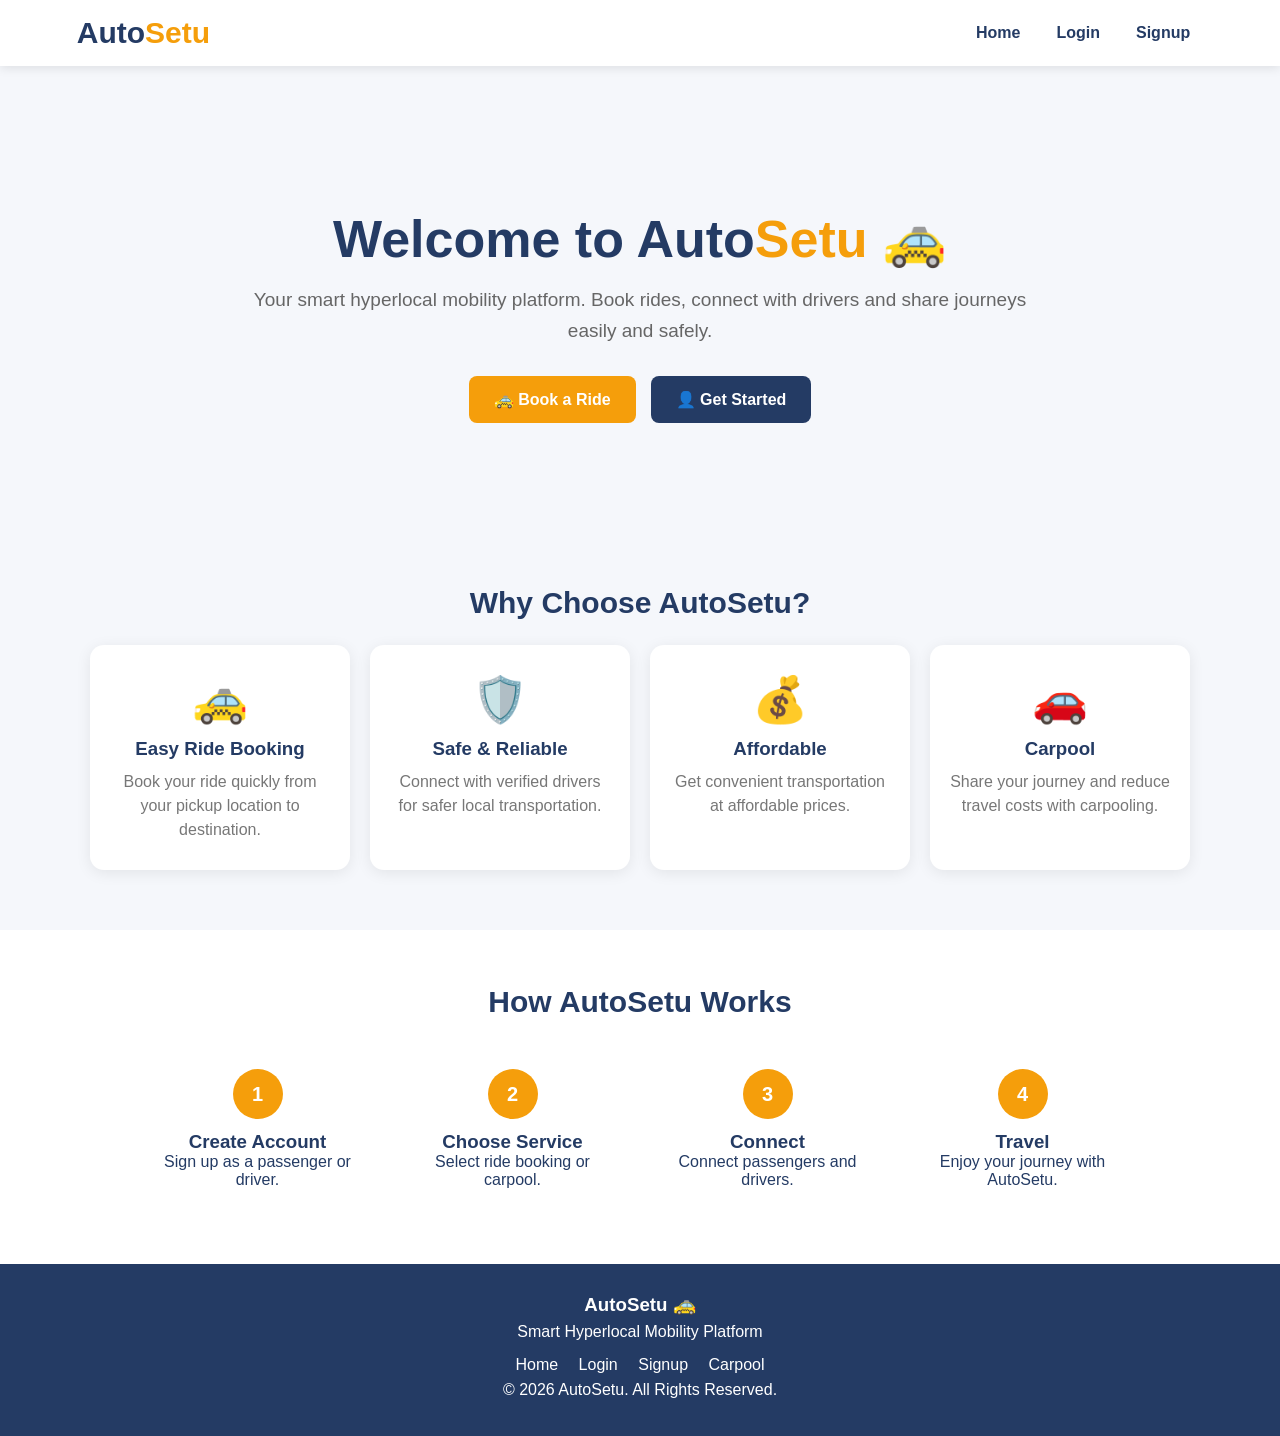
==== commit e769b988: "Update print statement from 'Hello' to 'Goodbye'" ====
--- a/index.html
+++ b/index.html
@@ -3,534 +3,262 @@
 <head>
 <meta charset="UTF-8">
 <meta name="viewport" content="width=device-width, initial-scale=1.0">
-<title>AutoSetu — Smart Local Mobility</title>
+
+<title>AutoSetu - Smart Mobility</title>
 
 <style>
 *{
     margin:0;
     padding:0;
     box-sizing:border-box;
-    font-family:Arial,Helvetica,sans-serif;
+    font-family:Arial,sans-serif;
 }
 
 body{
     background:#f5f7fb;
-    color:#172033;
-}
-
-button,input,select,textarea{
-    font:inherit;
-}
-
-button{
-    cursor:pointer;
-}
-
-.header{
-    position:sticky;
-    top:0;
-    z-index:1000;
-    display:flex;
-    align-items:center;
-    gap:20px;
-    padding:15px 5%;
-    background:#fff;
-    box-shadow:0 2px 12px rgba(0,0,0,.08);
-}
-
-.logo{
-    font-size:25px;
-    font-weight:bold;
-    margin-right:auto;
-}
-
-.logo span span{
-    color:#ff7200;
-}
-
-.nav{
-    display:flex;
-    gap:5px;
-}
-
-.nav button{
-    border:0;
-    background:transparent;
-    padding:10px 13px;
-    border-radius:8px;
-}
-
-.nav button:hover{
-    background:#fff1e5;
-}
-
-.primary{
-    background:#ff7200;
-    color:white;
-    border:0;
-    padding:12px 20px;
-    border-radius:10px;
-    font-weight:bold;
-}
-
-.secondary{
+    color:#243b64;
+}
+
+/* NAVBAR */
+
+.navbar{
     background:white;
-    border:1px solid #ddd;
-    padding:12px 20px;
-    border-radius:10px;
-    font-weight:bold;
-}
-
-.danger{
-    background:#d92d20;
-    color:white;
-    border:0;
-    padding:12px 18px;
-    border-radius:10px;
-}
-
-.page{
-    display:none;
-    max-width:1200px;
-    margin:auto;
-    padding:35px 5%;
-}
-
-.page.active{
-    display:block;
-}
-
-.hero{
-    min-height:550px;
-    display:grid;
-    grid-template-columns:1.3fr .9fr;
-    gap:40px;
-    align-items:center;
-    padding:60px 5%;
-    background:linear-gradient(135deg,#fff7ef,#ffffff);
-}
-
-.hero h1{
-    font-size:55px;
-    line-height:1.05;
-    margin:15px 0;
-}
-
-.hero h1 span{
-    color:#ff7200;
-}
-
-.hero p{
-    font-size:18px;
-    line-height:1.6;
-    color:#667085;
-    max-width:650px;
-}
-
-.small{
-    font-size:13px!important;
-    font-weight:bold;
-    color:#ff7200!important;
-    letter-spacing:1px;
-}
-
-.actions{
-    display:flex;
-    gap:12px;
-    margin-top:25px;
-}
-
-.booking-card,
-.card{
-    background:white;
-    border-radius:18px;
-    padding:25px;
-    box-shadow:0 8px 30px rgba(0,0,0,.08);
-}
-
-.booking-card h2{
-    margin-bottom:20px;
-}
-
-.location{
-    display:flex;
-    align-items:center;
-    gap:8px;
-    border:1px solid #ddd;
-    border-radius:12px;
-    padding:10px;
-    margin:10px 0;
-}
-
-.location input{
-    width:100%;
-    border:0;
-    outline:0;
-    padding:8px;
-}
-
-.location button{
-    border:0;
-    background:#fff1e5;
-    padding:8px;
-    border-radius:7px;
-}
-
-.quick{
-    display:flex;
-    flex-wrap:wrap;
-    gap:7px;
-    margin:15px 0;
-}
-
-.quick button{
-    border:1px solid #ddd;
-    background:white;
-    padding:8px 10px;
-    border-radius:8px;
-}
-
-.section-title{
-    text-align:center;
-    margin-bottom:30px;
-}
-
-.section-title p{
-    color:#ff7200;
-    font-weight:bold;
-}
-
-.section-title h2{
-    font-size:32px;
-    margin-top:8px;
-}
-
-.grid{
-    display:grid;
-    grid-template-columns:repeat(3,1fr);
-    gap:18px;
-}
-
-.grid4{
-    display:grid;
-    grid-template-columns:repeat(4,1fr);
-    gap:15px;
-}
-
-.service{
-    background:white;
-    padding:25px;
-    border-radius:15px;
-    text-align:center;
-    border:2px solid transparent;
-    cursor:pointer;
-    box-shadow:0 4px 15px rgba(0,0,0,.05);
-}
-
-.service:hover,
-.service.active{
-    border-color:#ff7200;
-    transform:translateY(-2px);
-}
-
-.icon{
-    font-size:40px;
-    margin-bottom:10px;
-}
-
-.service p,
-.card p{
-    color:#667085;
-    margin-top:7px;
-    line-height:1.5;
-}
-
-.dashboard-head{
+    padding:15px 6%;
     display:flex;
     justify-content:space-between;
     align-items:center;
+    box-shadow:0 2px 10px rgba(0,0,0,.1);
+    position:sticky;
+    top:0;
+    z-index:100;
+}
+
+.logo{
+    font-size:30px;
+    font-weight:800;
+}
+
+.logo span{
+    color:#f59e0b;
+}
+
+.nav-links{
+    display:flex;
+    gap:10px;
+}
+
+.nav-links a{
+    text-decoration:none;
+    color:#243b64;
+    padding:9px 13px;
+    border-radius:7px;
+    font-weight:bold;
+}
+
+.nav-links a:hover{
+    background:#f59e0b;
+    color:white;
+}
+
+/* HERO */
+
+.hero{
+    min-height:500px;
+    display:flex;
+    justify-content:center;
+    align-items:center;
+    text-align:center;
+    padding:60px 20px;
+}
+
+.hero-content{
+    max-width:800px;
+}
+
+.hero h1{
+    font-size:52px;
+    margin-bottom:15px;
+}
+
+.hero h1 span{
+    color:#f59e0b;
+}
+
+.hero p{
+    color:#666;
+    font-size:19px;
+    line-height:1.6;
+    margin-bottom:30px;
+}
+
+.buttons{
+    display:flex;
+    justify-content:center;
+    gap:15px;
+    flex-wrap:wrap;
+}
+
+.btn{
+    padding:14px 25px;
+    border-radius:8px;
+    text-decoration:none;
+    font-weight:bold;
+    display:inline-block;
+}
+
+.primary{
+    background:#f59e0b;
+    color:white;
+}
+
+.primary:hover{
+    background:#d97706;
+}
+
+.secondary{
+    background:#243b64;
+    color:white;
+}
+
+.secondary:hover{
+    background:#16294b;
+}
+
+/* FEATURES */
+
+.features{
+    width:90%;
+    max-width:1100px;
+    margin:20px auto 60px;
+}
+
+.features h2{
+    text-align:center;
     margin-bottom:25px;
-}
-
-.dashboard-head h2{
     font-size:30px;
 }
 
-.stats{
+.cards{
     display:grid;
-    grid-template-columns:repeat(4,1fr);
-    gap:15px;
-    margin-bottom:25px;
-}
-
-.stat{
+    grid-template-columns:repeat(auto-fit,minmax(210px,1fr));
+    gap:20px;
+}
+
+.card{
     background:white;
+    padding:28px 20px;
+    border-radius:14px;
+    text-align:center;
+    box-shadow:0 3px 15px rgba(0,0,0,.08);
+    transition:.2s;
+}
+
+.card:hover{
+    transform:translateY(-5px);
+}
+
+.icon{
+    font-size:45px;
+    margin-bottom:12px;
+}
+
+.card h3{
+    margin-bottom:10px;
+}
+
+.card p{
+    color:#777;
+    line-height:1.5;
+}
+
+/* HOW IT WORKS */
+
+.how{
+    background:white;
+    padding:55px 20px;
+    text-align:center;
+}
+
+.how h2{
+    font-size:30px;
+    margin-bottom:30px;
+}
+
+.steps{
+    width:90%;
+    max-width:1000px;
+    margin:auto;
+    display:grid;
+    grid-template-columns:repeat(auto-fit,minmax(200px,1fr));
+    gap:20px;
+}
+
+.step{
     padding:20px;
-    border-radius:15px;
-    box-shadow:0 4px 15px rgba(0,0,0,.05);
-}
-
-.stat strong{
-    display:block;
-    font-size:28px;
-    margin-bottom:5px;
-}
-
-.stat span{
-    color:#667085;
-}
-
-.form{
-    display:grid;
-    gap:15px;
-}
-
-.form label{
-    font-weight:bold;
-}
-
-.form input,
-.form select,
-.form textarea{
-    width:100%;
-    margin-top:7px;
-    padding:12px;
-    border:1px solid #ddd;
-    border-radius:9px;
-    outline:none;
-}
-
-.two{
-    display:grid;
-    grid-template-columns:1fr 1fr;
-    gap:15px;
-}
-
-.map{
-    min-height:360px;
-    border-radius:15px;
-    background:
-    linear-gradient(45deg,#e7f1e7 25%,transparent 25%),
-    linear-gradient(-45deg,#e7f1e7 25%,transparent 25%),
-    #eef3ee;
-    background-size:60px 60px;
-    display:flex;
-    align-items:center;
-    justify-content:center;
-    font-size:24px;
-    text-align:center;
-    padding:20px;
-}
-
-.driver-card,
-.ride-card,
-.carpool-card,
-.report-card{
-    background:white;
-    border:1px solid #e5e7eb;
-    padding:18px;
-    border-radius:14px;
-    margin:12px 0;
-}
-
-.driver-card{
-    display:flex;
-    gap:15px;
-    align-items:center;
-}
-
-.driver-photo{
-    width:55px;
-    height:55px;
+}
+
+.number{
+    width:50px;
+    height:50px;
+    line-height:50px;
+    margin:0 auto 12px;
     border-radius:50%;
-    background:#fff1e5;
-    display:flex;
-    align-items:center;
-    justify-content:center;
-    font-size:25px;
-}
-
-.badge{
-    display:inline-block;
-    padding:5px 9px;
-    border-radius:20px;
-    background:#e8fff3;
-    color:#078b52;
-    font-size:12px;
-    font-weight:bold;
-}
-
-.status{
-    padding:6px 10px;
-    border-radius:20px;
-    background:#fff4e5;
-    color:#b54708;
-    display:inline-block;
-    font-size:12px;
-    font-weight:bold;
-}
-
-.green{
-    color:#12a150;
-}
-
-.red{
-    color:#d92d20;
-}
-
-.orange{
-    color:#ff7200;
-}
-
-.table-wrap{
-    overflow:auto;
-}
-
-table{
-    width:100%;
-    border-collapse:collapse;
-    background:white;
-}
-
-th,td{
-    padding:13px;
-    text-align:left;
-    border-bottom:1px solid #eee;
-}
-
-th{
-    background:#fafafa;
-}
-
-.modal{
-    display:none;
-    position:fixed;
-    inset:0;
-    background:rgba(0,0,0,.55);
-    z-index:2000;
-    align-items:center;
-    justify-content:center;
-    padding:20px;
-}
-
-.modal.show{
-    display:flex;
-}
-
-.modal-box{
-    width:min(450px,100%);
-    background:white;
-    border-radius:18px;
-    padding:30px;
-    position:relative;
-}
-
-.close{
-    position:absolute;
-    right:15px;
-    top:10px;
-    border:0;
-    background:none;
-    font-size:28px;
-}
-
-.role-buttons{
-    display:grid;
-    gap:10px;
-    margin-top:20px;
-}
-
-.offer{
-    background:white;
-    padding:25px;
-    border-radius:15px;
-    text-align:center;
-    border:1px solid #eee;
-}
-
-.safety-box{
-    text-align:center;
-    background:white;
-    padding:25px;
-    border-radius:15px;
-}
-
-.sos{
-    width:85px;
-    height:85px;
-    border-radius:50%;
-    background:#d92d20;
-    color:white;
-    border:6px solid #ffd5d2;
+    background:#f59e0b;
+    color:white;
     font-weight:bold;
     font-size:20px;
+}
+
+/* FOOTER */
+
+footer{
+    background:#243b64;
+    color:white;
+    padding:30px 20px;
+    text-align:center;
+}
+
+footer p{
+    margin:7px;
+}
+
+.footer-links{
     margin-top:15px;
 }
 
-.toast{
-    position:fixed;
-    bottom:25px;
-    right:25px;
-    background:#172033;
-    color:white;
-    padding:15px 20px;
-    border-radius:10px;
-    display:none;
-    z-index:3000;
-}
-
-footer{
-    background:#111827;
-    color:white;
-    text-align:center;
-    padding:40px 20px;
-    margin-top:40px;
-}
-
-footer p{
-    color:#c7cbd3;
-    margin:10px;
-}
-
-@media(max-width:800px){
-    .header{
-        flex-wrap:wrap;
+.footer-links a{
+    color:white;
+    text-decoration:none;
+    margin:0 8px;
+}
+
+.footer-links a:hover{
+    color:#f59e0b;
+}
+
+/* MOBILE */
+
+@media(max-width:700px){
+
+    .navbar{
+        padding:12px 15px;
     }
 
-    .nav{
-        order:3;
-        width:100%;
-        overflow:auto;
+    .logo{
+        font-size:23px;
     }
 
-    .hero{
-        grid-template-columns:1fr;
+    .nav-links a{
+        padding:7px;
+        font-size:12px;
     }
 
     .hero h1{
-        font-size:42px;
+        font-size:38px;
     }
 
-    .grid,
-    .grid4,
-    .stats{
-        grid-template-columns:1fr 1fr;
-    }
-
-    .two{
-        grid-template-columns:1fr;
-    }
-}
-
-@media(max-width:520px){
-    .grid,
-    .grid4,
-    .stats{
-        grid-template-columns:1fr;
-    }
-
-    .actions{
-        flex-direction:column;
+    .hero p{
+        font-size:16px;
     }
 }
 </style>
@@ -538,124 +266,125 @@
 
 <body>
 
-<header class="header">
+<!-- NAVBAR -->
+
+<nav class="navbar">
 
     <div class="logo">
-        🛺 Auto<span>Setu</span>
-    </div>
-
-    <nav class="nav">
-        <button onclick="showPage('home')">Home</button>
-        <button onclick="showPage('passenger')">Passenger</button>
-        <button onclick="showPage('driver')">Driver</button>
-        <button onclick="showPage('carpool')">Carpool</button>
-        <button onclick="showPage('admin')">Admin</button>
-    </nav>
-
-    <button class="primary" onclick="openLogin()">
-        Login / Sign Up
-    </button>
-
-</header>
-
-
-<!-- HOME -->
-
-<section id="home" class="page active">
-
-    <div class="hero">
-
-        <div>
-
-            <p class="small">INDIA'S SMART LOCAL MOBILITY PLATFORM</p>
-
-            <h1>
-                One App.<br>
-                <span>Every Journey.</span>
-            </h1>
-
-            <p>
-                AutoSetu connects passengers, drivers and carpool users
-                through location-based smart mobility.
-            </p>
-
-            <div class="actions">
-                <button class="primary" onclick="showPage('passenger')">
-                    🚕 Book a Ride
-                </button>
-
-                <button class="secondary" onclick="showPage('carpool')">
-                    🚗 Find Carpool
-                </button>
-            </div>
-
-        </div>
-
-
-        <div class="booking-card">
-
-            <h2>📍 Where do you want to go?</h2>
-
-            <div class="location">
-                📍
-                <input id="pickup" placeholder="Pickup location">
-                <button onclick="getLocation()">GPS</button>
-            </div>
-
-            <div class="location">
-                📌
-                <input id="destination" placeholder="Destination">
-            </div>
-
-            <div class="quick">
-
-                <button onclick="setPickup('Current Location')">
-                    📍 Current Location
-                </button>
-
-                <button onclick="setPickup('University')">
-                    🎓 University
-                </button>
-
-                <button onclick="setPickup('Bus Stand')">
-                    🚌 Bus Stand
-                </button>
-
-            </div>
-
-            <button class="primary" style="width:100%"
-                    onclick="showPage('passenger')">
-                Search Rides
-            </button>
-
-        </div>
-
-    </div>
-
-
-    <div class="section-title" style="margin-top:55px">
-        <p>CORE FEATURES</p>
-        <h2>Everything You Need</h2>
-    </div>
-
-    <div class="grid">
-
-        <div class="service">
-            <div class="icon">📍</div>
-            <h3>Location</h3>
-            <p>GPS and nearby driver discovery.</p>
-        </div>
-
-        <div class="service">
-            <div class="icon">🤖</div>
-            <h3>AI Matching</h3>
-            <p>Smart ride and carpool matching.</p>
-        </div>
-
-        <div class="service">
+        Auto<span>Setu</span>
+    </div>
+
+    <div class="nav-links">
+
+        <a href="index.html">Home</a>
+
+        <a href="login.html">Login</a>
+
+        <a href="signup.html">Signup</a>
+
+    </div>
+
+</nav>
+
+
+<!-- HERO -->
+
+<section class="hero">
+
+    <div class="hero-content">
+
+        <h1>
+            Welcome to Auto<span>Setu</span> 🚕
+        </h1>
+
+        <p>
+            Your smart hyperlocal mobility platform.
+            Book rides, connect with drivers and
+            share journeys easily and safely.
+        </p>
+
+        <div class="buttons">
+
+            <a
+                href="login.html"
+                class="btn primary">
+                🚕 Book a Ride
+            </a>
+
+            <a
+                href="signup.html"
+                class="btn secondary">
+                👤 Get Started
+            </a>
+
+        </div>
+
+    </div>
+
+</section>
+
+
+<!-- FEATURES -->
+
+<section class="features">
+
+    <h2>Why Choose AutoSetu?</h2>
+
+    <div class="cards">
+
+        <div class="card">
+
+            <div class="icon">🚕</div>
+
+            <h3>Easy Ride Booking</h3>
+
+            <p>
+                Book your ride quickly from
+                your pickup location to destination.
+            </p>
+
+        </div>
+
+
+        <div class="card">
+
             <div class="icon">🛡️</div>
-            <h3>Safety</h3>
-            <p>SOS, reporting and trip tracking.</p>
+
+            <h3>Safe & Reliable</h3>
+
+            <p>
+                Connect with verified drivers
+                for safer local transportation.
+            </p>
+
+        </div>
+
+
+        <div class="card">
+
+            <div class="icon">💰</div>
+
+            <h3>Affordable</h3>
+
+            <p>
+                Get convenient transportation
+                at affordable prices.
+            </p>
+
+        </div>
+
+
+        <div class="card">
+
+            <div class="icon">🚗</div>
+
+            <h3>Carpool</h3>
+
+            <p>
+                Share your journey and reduce
+                travel costs with carpooling.
+            </p>
+
         </div>
 
     </div>
@@ -663,992 +392,91 @@
 </section>
 
 
-<!-- PASSENGER -->
-
-<section id="passenger" class="page">
-
-    <div class="dashboard-head">
-
-        <div>
-            <p class="small">PASSENGER DASHBOARD</p>
-            <h2>Welcome, Passenger 👋</h2>
-        </div>
-
-        <button class="primary" onclick="findDrivers()">
-            📍 Find Nearby Drivers
-        </button>
-
-    </div>
-
-
-    <div class="stats">
-
-        <div class="stat">
-            <strong id="passengerRides">12</strong>
-            <span>Total Rides</span>
-        </div>
-
-        <div class="stat">
-            <strong>4.9 ⭐</strong>
-            <span>Your Rating</span>
-        </div>
-
-        <div class="stat">
-            <strong>8</strong>
-            <span>Saved Places</span>
-        </div>
-
-        <div class="stat">
-            <strong>₹1,840</strong>
-            <span>Ride Spending</span>
-        </div>
-
-    </div>
-
-
-    <div class="grid">
-
-        <div class="card">
-
-            <h3>📍 Book Ride</h3>
-
-            <div class="form">
-
-                <label>
-                    Pickup
-                    <input id="pPickup" placeholder="Enter pickup">
-                </label>
-
-                <label>
-                    Destination
-                    <input id="pDestination" placeholder="Enter destination">
-                </label>
-
-                <label>
-                    Vehicle
-                    <select id="vehicle">
-                        <option>Auto</option>
-                        <option>Bike</option>
-                        <option>Taxi</option>
-                        <option>Cab</option>
-                    </select>
-                </label>
-
-                <button class="primary" onclick="requestRide()">
-                    Request Ride
-                </button>
-
-            </div>
-
-        </div>
-
-
-        <div class="map">
-
-            🗺️<br>
-            Your Map<br>
-            <small>
-                📍 Current location<br>
-                🛺 Nearby drivers
-            </small>
-
-        </div>
-
-    </div>
-
-
-    <div class="card" style="margin-top:20px">
-
-        <h3>🛺 Nearby Drivers</h3>
-
-        <div id="nearbyDrivers">
-
-            <div class="driver-card">
-
-                <div class="driver-photo">👨</div>
-
-                <div style="flex:1">
-
-                    <h3>Aman</h3>
-
-                    <p>
-                        ⭐ 4.8 · Auto · 0.8 km away
-                    </p>
-
-                    <span class="badge">
-                        ✓ Verified
-                    </span>
-
-                </div>
-
-                <button class="primary"
-                        onclick="requestRide()">
-                    Request
-                </button>
-
-            </div>
-
-
-            <div class="driver-card">
-
-                <div class="driver-photo">👨‍🦱</div>
-
-                <div style="flex:1">
-
-                    <h3>Rahul</h3>
-
-                    <p>
-                        ⭐ 4.7 · Auto · 1.2 km away
-                    </p>
-
-                    <span class="badge">
-                        ✓ Verified
-                    </span>
-
-                </div>
-
-                <button class="primary"
-                        onclick="requestRide()">
-                    Request
-                </button>
-
-            </div>
-
-        </div>
-
-    </div>
-
-
-    <div class="card" style="margin-top:20px">
-
-        <h3>🔄 Current Ride</h3>
-
-        <div class="ride-card">
-
-            <p>
-                <b>Ride ID:</b> AS-10021
-            </p>
-
-            <p>
-                📍 University → Bus Stand
-            </p>
-
-            <p>
-                Status:
-                <span class="status" id="rideStatus">
-                    REQUESTED
-                </span>
-            </p>
-
-            <div class="actions">
-
-                <button onclick="changeRideStatus('DRIVER ON THE WAY')">
-                    Driver on the way
-                </button>
-
-                <button onclick="changeRideStatus('STARTED')">
-                    Start Ride
-                </button>
-
-                <button onclick="changeRideStatus('COMPLETED')">
-                    Complete
-                </button>
-
-                <button class="danger"
-                        onclick="cancelRide()">
-                    Cancel
-                </button>
-
-            </div>
-
-        </div>
-
-    </div>
-
-
-    <div class="card" style="margin-top:20px">
-
-        <h3>⭐ Rate Driver</h3>
-
-        <div class="two">
-
-            <select id="rating">
-                <option value="5">⭐⭐⭐⭐⭐ 5</option>
-                <option value="4">⭐⭐⭐⭐ 4</option>
-                <option value="3">⭐⭐⭐ 3</option>
-                <option value="2">⭐⭐ 2</option>
-                <option value="1">⭐ 1</option>
-            </select>
-
-            <input id="review"
-                   placeholder="Write a review">
-
-        </div>
-
-        <button class="primary"
-                style="margin-top:12px"
-                onclick="submitRating()">
-            Submit Rating
-        </button>
+<!-- HOW IT WORKS -->
+
+<section class="how">
+
+    <h2>How AutoSetu Works</h2>
+
+    <div class="steps">
+
+        <div class="step">
+
+            <div class="number">1</div>
+
+            <h3>Create Account</h3>
+
+            <p>
+                Sign up as a passenger or driver.
+            </p>
+
+        </div>
+
+
+        <div class="step">
+
+            <div class="number">2</div>
+
+            <h3>Choose Service</h3>
+
+            <p>
+                Select ride booking or carpool.
+            </p>
+
+        </div>
+
+
+        <div class="step">
+
+            <div class="number">3</div>
+
+            <h3>Connect</h3>
+
+            <p>
+                Connect passengers and drivers.
+            </p>
+
+        </div>
+
+
+        <div class="step">
+
+            <div class="number">4</div>
+
+            <h3>Travel</h3>
+
+            <p>
+                Enjoy your journey with AutoSetu.
+            </p>
+
+        </div>
 
     </div>
 
 </section>
 
 
-<!-- DRIVER -->
-
-<section id="driver" class="page">
-
-    <div class="dashboard-head">
-
-        <div>
-            <p class="small">DRIVER DASHBOARD</p>
-            <h2>Driver Panel 🚕</h2>
-        </div>
-
-        <button id="onlineButton"
-                class="primary"
-                onclick="toggleOnline()">
-            🟢 GO ONLINE
-        </button>
-
-    </div>
-
-
-    <div class="stats">
-
-        <div class="stat">
-            <strong>86</strong>
-            <span>Completed Rides</span>
-        </div>
-
-        <div class="stat">
-            <strong>4.8 ⭐</strong>
-            <span>Driver Rating</span>
-        </div>
-
-        <div class="stat">
-            <strong>92%</strong>
-            <span>Acceptance Rate</span>
-        </div>
-
-        <div class="stat">
-            <strong>₹24,500</strong>
-            <span>Total Earnings</span>
-        </div>
-
-    </div>
-
-
-    <div class="grid">
-
-        <div class="card">
-
-            <h3>👤 Driver Profile</h3>
-
-            <p>👨 Aman Kumar</p>
-            <p>⭐ Rating: 4.8 / 5</p>
-            <p>🪪 License: <span class="badge">Verified</span></p>
-            <p>🚗 Vehicle: <span class="badge">Verified</span></p>
-            <p>🛡️ Insurance: <span class="badge">Valid</span></p>
-
-        </div>
-
-
-        <div class="card">
-
-            <h3>🚕 Vehicle</h3>
-
-            <p>Vehicle Type: Auto</p>
-            <p>Number: PB-07-AB-1234</p>
-            <p>Vehicle Verification: ✓</p>
-
-            <button class="secondary"
-                    onclick="toast('Vehicle details opened')">
-                View Vehicle
-            </button>
-
-        </div>
-
-    </div>
-
-
-    <div class="card" style="margin-top:20px">
-
-        <h3>🔔 Incoming Ride Request</h3>
-
-        <div class="ride-card">
-
-            <h3>Passenger Request</h3>
-
-            <p>📍 Pickup: University</p>
-            <p>📌 Destination: Bus Stand</p>
-            <p>📏 Distance: 4.2 km</p>
-            <p>💰 Suggested Fare: ₹116</p>
-
-            <p>
-                🤖 AI Match:
-                <strong class="green">92%</strong>
-            </p>
-
-            <div class="actions">
-
-                <button class="primary"
-                        onclick="acceptDriverRide()">
-                    ✓ Accept
-                </button>
-
-                <button onclick="toast('Ride request rejected')">
-                    ✕ Reject
-                </button>
-
-            </div>
-
-        </div>
-
-    </div>
-
-
-    <div class="card" style="margin-top:20px">
-
-        <h3>📍 Driver Location</h3>
-
-        <div class="map">
-            🚕<br>
-            Driver GPS Location<br>
-            <small>Location sharing enabled</small>
-        </div>
-
-        <button class="primary"
-                style="margin-top:12px"
-                onclick="getDriverLocation()">
-            📍 Share Current Location
-        </button>
-
-    </div>
-
-</section>
-
-
-<!-- CARPOOL -->
-
-<section id="carpool" class="page">
-
-    <div class="dashboard-head">
-
-        <div>
-            <p class="small">CARPOOL</p>
-            <h2>🚗 Share Your Journey</h2>
-        </div>
-
-    </div>
-
-
-    <div class="grid">
-
-        <div class="card">
-
-            <h3>Create Carpool Listing</h3>
-
-            <div class="form">
-
-                <label>
-                    Starting Location
-                    <input id="cpStart"
-                           placeholder="Chandigarh">
-                </label>
-
-                <label>
-                    Destination
-                    <input id="cpEnd"
-                           placeholder="Delhi">
-                </label>
-
-                <div class="two">
-
-                    <label>
-                        Date
-                        <input id="cpDate" type="date">
-                    </label>
-
-                    <label>
-                        Departure Time
-                        <input id="cpTime" type="time">
-                    </label>
-
-                </div>
-
-                <div class="two">
-
-                    <label>
-                        Available Seats
-                        <input id="cpSeats"
-                               type="number"
-                               min="1"
-                               value="3">
-                    </label>
-
-                    <label>
-                        Cost Contribution ₹
-                        <input id="cpCost"
-                               type="number"
-                               value="200">
-                    </label>
-
-                </div>
-
-                <label>
-                    Vehicle Information
-                    <input id="cpVehicle"
-                           placeholder="White Swift">
-                </label>
-
-                <button class="primary"
-                        onclick="createCarpool()">
-                    Publish Carpool
-                </button>
-
-            </div>
-
-        </div>
-
-
-        <div class="card">
-
-            <h3>🔎 Search Carpool</h3>
-
-            <div class="form">
-
-                <input id="cpSearch"
-                       placeholder="Search route">
-
-                <input id="cpSearchDate"
-                       type="date">
-
-                <button class="primary"
-                        onclick="searchCarpool()">
-                    Search
-                </button>
-
-            </div>
-
-            <div id="carpoolResults">
-
-                <div class="carpool-card">
-
-                    <h3>🚗 Aman</h3>
-
-                    <p>
-                        Chandigarh → Delhi
-                    </p>
-
-                    <p>
-                        📅 Tomorrow · 8:00 AM
-                    </p>
-
-                    <p>
-                        💺 3 seats available
-                    </p>
-
-                    <p>
-                        💰 ₹200 contribution
-                    </p>
-
-                    <p>
-                        🤖 AI Match:
-                        <strong class="green">96%</strong>
-                    </p>
-
-                    <button class="primary"
-                            onclick="requestCarpool()">
-                        Request Seat
-                    </button>
-
-                </div>
-
-            </div>
-
-        </div>
-
-    </div>
-
-</section>
-
-
-<!-- ADMIN -->
-
-<section id="admin" class="page">
-
-    <div class="dashboard-head">
-
-        <div>
-            <p class="small">ADMIN PANEL</p>
-            <h2>👨‍💼 AutoSetu Admin Dashboard</h2>
-        </div>
-
-        <button class="primary"
-                onclick="refreshAdmin()">
-            🔄 Refresh
-        </button>
-
-    </div>
-
-
-    <div class="stats">
-
-        <div class="stat">
-            <strong id="adminUsers">1,248</strong>
-            <span>Users</span>
-        </div>
-
-        <div class="stat">
-            <strong id="adminDrivers">342</strong>
-            <span>Drivers</span>
-        </div>
-
-        <div class="stat">
-            <strong>87</strong>
-            <span>Online Drivers</span>
-        </div>
-
-        <div class="stat">
-            <strong>31</strong>
-            <span>Active Rides</span>
-        </div>
-
-    </div>
-
-
-    <div class="stats">
-
-        <div class="stat">
-            <strong>64</strong>
-            <span>Carpools</span>
-        </div>
-
-        <div class="stat">
-            <strong>7</strong>
-            <span>Reports</span>
-        </div>
-
-        <div class="stat">
-            <strong class="red">3</strong>
-            <span>High Risk</span>
-        </div>
-
-        <div class="stat">
-            <strong>92%</strong>
-            <span>System Health</span>
-        </div>
-
-    </div>
-
-
-    <div class="grid">
-
-        <div class="card">
-
-            <h3>👥 User Management</h3>
-
-            <div class="table-wrap">
-
-                <table>
-
-                    <tr>
-                        <th>User</th>
-                        <th>Role</th>
-                        <th>Status</th>
-                        <th>Action</th>
-                    </tr>
-
-                    <tr>
-                        <td>Sakina</td>
-                        <td>Passenger</td>
-                        <td class="green">Active</td>
-                        <td>
-                            <button onclick="blockUser('Sakina')">
-                                Manage
-                            </button>
-                        </td>
-                    </tr>
-
-                    <tr>
-                        <td>Aman</td>
-                        <td>Driver</td>
-                        <td class="green">Active</td>
-                        <td>
-                            <button onclick="blockUser('Aman')">
-                                Manage
-                            </button>
-                        </td>
-                    </tr>
-
-                </table>
-
-            </div>
-
-        </div>
-
-
-        <div class="card">
-
-            <h3>🪪 Verification Management</h3>
-
-            <div class="report-card">
-
-                <p>
-                    👨 Aman Kumar
-                </p>
-
-                <p>
-                    Driving License:
-                    <span class="badge">Verified</span>
-                </p>
-
-                <p>
-                    Vehicle:
-                    <span class="badge">Verified</span>
-                </p>
-
-                <button onclick="toast('Verification approved')">
-                    ✓ Approve
-                </button>
-
-                <button onclick="toast('Verification sent for review')">
-                    Review
-                </button>
-
-            </div>
-
-        </div>
-
-    </div>
-
-
-    <div class="grid" style="margin-top:20px">
-
-        <div class="card">
-
-            <h3>🚨 Reports</h3>
-
-            <div class="report-card">
-
-                <p>
-                    <b>Report #1021</b>
-                </p>
-
-                <p>
-                    Category: Dangerous Driving
-                </p>
-
-                <p>
-                    Status:
-                    <span class="status">OPEN</span>
-                </p>
-
-                <button onclick="reviewReport()">
-                    Review Report
-                </button>
-
-            </div>
-
-
-            <div class="report-card">
-
-                <p>
-                    <b>Report #1022</b>
-                </p>
-
-                <p>
-                    Category: Suspicious Behaviour
-                </p>
-
-                <p>
-                    Status:
-                    <span class="status">OPEN</span>
-                </p>
-
-                <button onclick="reviewReport()">
-                    Review Report
-                </button>
-
-            </div>
-
-        </div>
-
-
-        <div class="card">
-
-            <h3>🛡️ Risk Engine</h3>
-
-            <div class="report-card">
-
-                <h3 class="green">
-                    🟢 Low Risk
-                </h3>
-
-                <p>
-                    Normal account activity.
-                </p>
-
-            </div>
-
-            <div class="report-card">
-
-                <h3 class="orange">
-                    🟡 Medium Risk
-                </h3>
-
-                <p>
-                    Multiple cancellations detected.
-                </p>
-
-            </div>
-
-            <div class="report-card">
-
-                <h3 class="red">
-                    🔴 High Risk
-                </h3>
-
-                <p>
-                    Repeated reports require admin review.
-                </p>
-
-            </div>
-
-        </div>
-
-    </div>
-
-
-    <div class="card" style="margin-top:20px">
-
-        <h3>📊 Analytics</h3>
-
-        <div class="grid4">
-
-            <div class="stat">
-                <strong>520</strong>
-                <span>Daily Rides</span>
-            </div>
-
-            <div class="stat">
-                <strong>1,840</strong>
-                <span>Active Users</span>
-            </div>
-
-            <div class="stat">
-                <strong>Railway Station</strong>
-                <span>Popular Location</span>
-            </div>
-
-            <div class="stat">
-                <strong>6–7 PM</strong>
-                <span>Peak Hour</span>
-            </div>
-
-        </div>
-
-    </div>
-
-
-    <div class="card" style="margin-top:20px">
-
-        <h3>🗺️ Demand Heatmap</h3>
-
-        <div class="map">
-
-            🔴 Railway Station<br>
-            🟡 Market<br>
-            🔴 Bus Stand<br>
-            🟢 University
-
-        </div>
-
-    </div>
-
-</section>
-
-
-<!-- SAFETY -->
-
-<section id="safetyPage" class="page">
-
-    <div class="section-title">
-
-        <p>SAFETY</p>
-
-        <h2>Your Safety Comes First</h2>
-
-    </div>
-
-    <div class="grid">
-
-        <div class="safety-box">
-
-            <div class="icon">🛡️</div>
-
-            <h3>Verified Drivers</h3>
-
-            <p>
-                Driver and vehicle verification status
-                is visible before a ride.
-            </p>
-
-        </div>
-
-
-        <div class="safety-box">
-
-            <div class="icon">📍</div>
-
-            <h3>Trip Tracking</h3>
-
-            <p>
-                Active ride location can be shared
-                with trusted contacts.
-            </p>
-
-        </div>
-
-
-        <div class="safety-box">
-
-            <div class="icon">🚨</div>
-
-            <h3>Emergency SOS</h3>
-
-            <p>
-                Prototype emergency alert system.
-            </p>
-
-            <button class="sos"
-                    onclick="sos()">
-                SOS
-            </button>
-
-        </div>
-
-    </div>
-
-</section>
-
-
-<!-- LOGIN MODAL -->
-
-<div class="modal" id="loginModal">
-
-    <div class="modal-box">
-
-        <button class="close"
-                onclick="closeLogin()">
-            ×
-        </button>
-
-        <h2>Welcome to AutoSetu 🚕</h2>
-
-        <p style="margin-top:8px;color:#667085">
-            Select your account type.
-        </p>
-
-
-        <div class="role-buttons">
-
-            <button class="primary"
-                    onclick="loginAs('passenger')">
-                👤 Passenger Login
-            </button>
-
-            <button class="secondary"
-                    onclick="loginAs('driver')">
-                🚕 Driver Login
-            </button>
-
-            <button class="secondary"
-                    onclick="loginAs('admin')">
-                👨‍💼 Admin Login
-            </button>
-
-        </div>
-
-    </div>
-
-</div>
-
-
-<!-- SIGNUP MODAL -->
-
-<div class="modal" id="signupModal">
-
-    <div class="modal-box">
-
-        <button class="close"
-                onclick="closeSignup()">
-            ×
-        </button>
-
-        <h2>Create AutoSetu Account</h2>
-
-        <div class="form"
-             style="margin-top:20px">
-
-            <label>
-                Name
-                <input id="signupName"
-                       placeholder="Your name">
-            </label>
-
-            <label>
-                Mobile
-                <input id="signupPhone"
-                       placeholder="Mobile number">
-            </label>
-
-            <label>
-                Email
-                <input id="signupEmail"
-                       type="email"
-                       placeholder="Email">
-            </label>
-
-            <label>
-                Account Type
-                <select id="signupType">
-
-                    <option>Passenger</option>
-                    <option>Driver</option>
-
-                </select>
-            </label>
-
-            <button class="primary"
-                    onclick="signup()">
-                Create Account
-            </button>
-
-        </div>
-
-    </div>
-
-</div>
-
-
-<div class="toast" id="toastBox"></div>
-
+<!-- FOOTER -->
 
 <footer>
 
-    <h2>🛺 AutoSetu</h2>
+    <h3>AutoSetu 🚕</h3>
 
     <p>
-        Smart Hyperlocal Mobility & Carpool Platform
+        Smart Hyperlocal Mobility Platform
     </p>
 
-    <p>
-        🚕 Rides · 🚗 Carpool · 🤖 AI · 🛡️ Safety · 📍 Location
-    </p>
+    <div class="footer-links">
+
+        <a href="index.html">Home</a>
+
+        <a href="login.html">Login</a>
+
+        <a href="signup.html">Signup</a>
+
+        <a href="carpool.html">Carpool</a>
+
+    </div>
 
     <p>
         © 2026 AutoSetu. All Rights Reserved.
@@ -1656,173 +484,5 @@
 
 </footer>
 
-
-<script>
-
-let selectedService = "Auto";
-let online = false;
-let rideCount = 12;
-
-function showPage(page){
-
-    document.querySelectorAll(".page")
-        .forEach(p => p.classList.remove("active"));
-
-    const target = document.getElementById(page);
-
-    if(target){
-        target.classList.add("active");
-        window.scrollTo({
-            top:0,
-            behavior:"smooth"
-        });
-    }
-}
-
-
-function openLogin(){
-    document.getElementById("loginModal")
-        .classList.add("show");
-}
-
-
-function closeLogin(){
-    document.getElementById("loginModal")
-        .classList.remove("show");
-}
-
-
-function openSignup(){
-    document.getElementById("signupModal")
-        .classList.add("show");
-}
-
-
-function closeSignup(){
-    document.getElementById("signupModal")
-        .classList.remove("show");
-}
-
-
-function loginAs(role){
-
-    closeLogin();
-
-    if(role === "passenger"){
-        showPage("passenger");
-        toast("Passenger login successful ✓");
-    }
-
-    if(role === "driver"){
-        showPage("driver");
-        toast("Driver login successful ✓");
-    }
-
-    if(role === "admin"){
-        showPage("admin");
-        toast("Admin login successful ✓");
-    }
-}
-
-
-function signup(){
-
-    const name =
-        document.getElementById("signupName").value;
-
-    if(!name){
-        toast("Please enter your name");
-        return;
-    }
-
-    closeSignup();
-
-    showPage("passenger");
-
-    toast(
-        "Account created successfully ✓"
-    );
-}
-
-
-function setPickup(location){
-
-    document.getElementById("pickup")
-        .value = location;
-
-    toast("Pickup set to " + location);
-}
-
-
-function getLocation(){
-
-    if(!navigator.geolocation){
-
-        toast("GPS is not supported");
-
-        return;
-    }
-
-    toast("Getting your location...");
-
-    navigator.geolocation.getCurrentPosition(
-
-        function(position){
-
-            const lat =
-                position.coords.latitude;
-
-            const lng =
-                position.coords.longitude;
-
-            document.getElementById("pickup")
-                .value =
-                lat.toFixed(5) +
-                ", " +
-                lng.toFixed(5);
-
-            toast("Current GPS location detected ✓");
-        },
-
-        function(){
-
-            toast(
-                "Location permission denied"
-            );
-        }
-    );
-}
-
-
-function findDrivers(){
-
-    toast(
-        "Searching nearby drivers..."
-    );
-
-    setTimeout(function(){
-
-        toast(
-            "2 nearby drivers found ✓"
-        );
-
-    },1000);
-}
-
-
-function requestRide(){
-
-    const pickup =
-        document.getElementById("pPickup").value;
-
-    const destination =
-        document.getElementById("pDestination").value;
-
-    if(!pickup || !destination){
-
-        toast(
-            "Enter pickup and destination"
-        );
-
-        return;
-    }
+</body>
+</html>
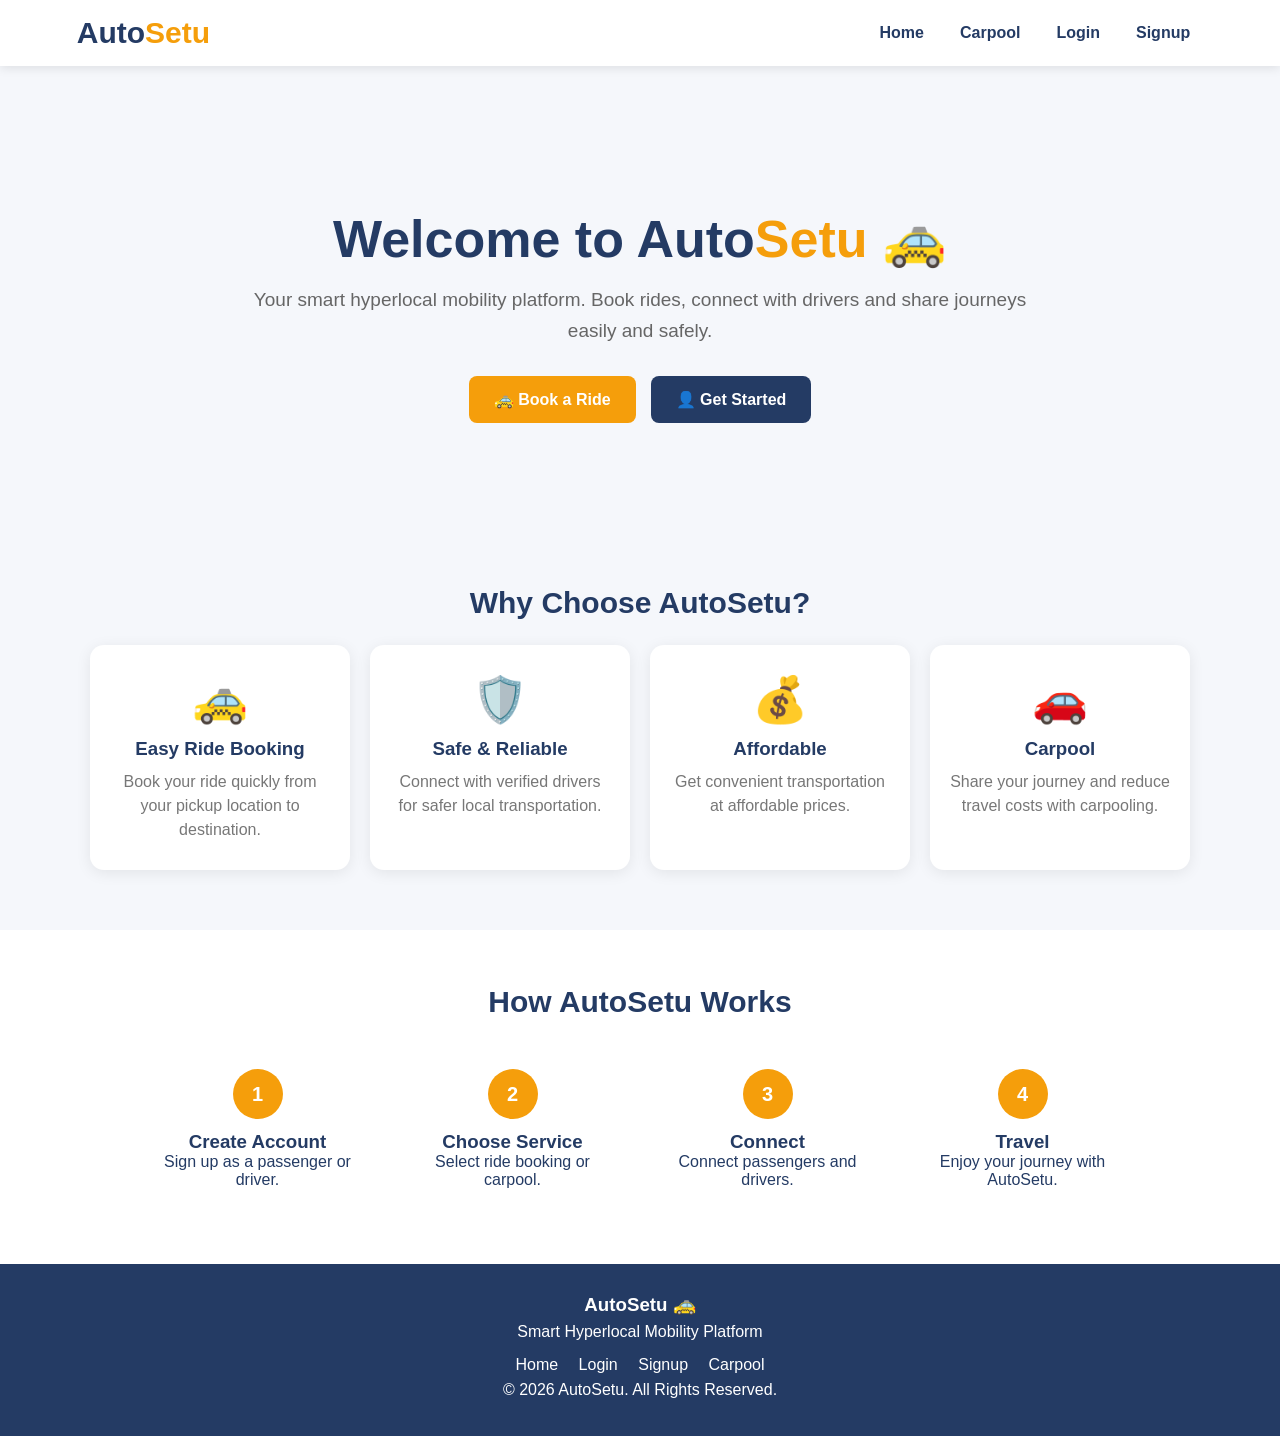
==== commit 1e6b70e0: "Update navigation links in index.html" ====
--- a/index.html
+++ b/index.html
@@ -276,13 +276,15 @@
 
     <div class="nav-links">
 
-        <a href="index.html">Home</a>
-
-        <a href="login.html">Login</a>
-
-        <a href="signup.html">Signup</a>
-
-    </div>
+    <a href="index.html">Home</a>
+
+    <a href="carpool.html">Carpool</a>
+
+    <a href="login.html">Login</a>
+
+    <a href="signup.html">Signup</a>
+
+</div>
 
 </nav>
 
